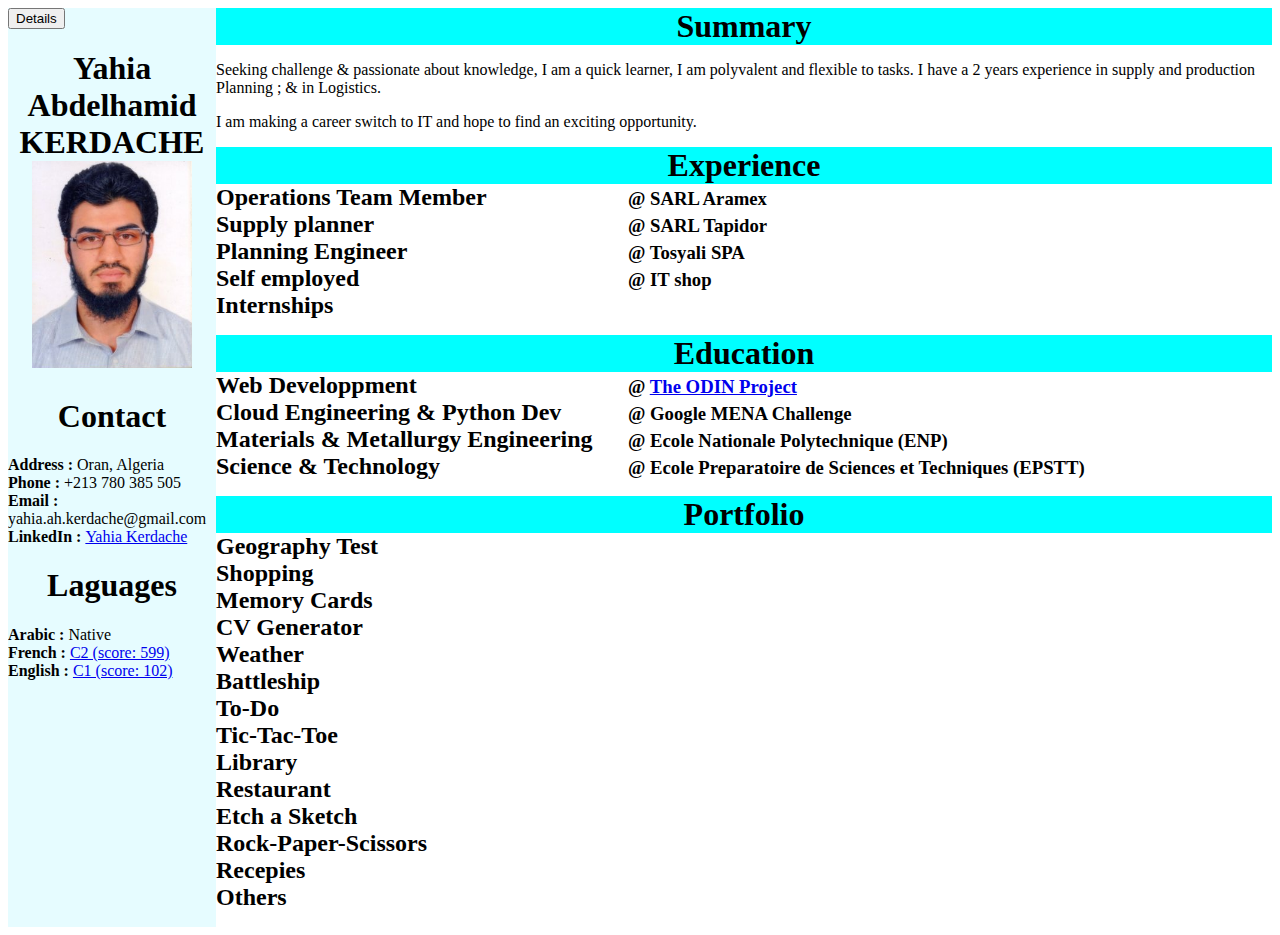
==== index.html @ 43484b46 "v:1.0 Initial commit" ====
<!DOCTYPE html>
<html lang="en">
<head>
   <meta charset="UTF-8">
   <meta http-equiv="X-UA-Compatible" content="IE=edge">
   <meta name="viewport" content="width=device-width, initial-scale=1.0">
   <title>Yahia Abdelhamid KERDACHE</title>
   <link rel="stylesheet" href="./main style.css">
   <link rel="stylesheet" href="./aside style.css">
   <script src="./script.js" defer></script>
</head>
<body>
   <div class="container">
      <aside class="expended">
         <button id="aside-expend">Details</button>
         <article>
            <h1>
               Yahia Abdelhamid KERDACHE
               <img src="./assets/ID photo.jpg" alt="ID photo">
            </h1>
         </article>
         <article>
            <h1>Contact</h1>
            <li><strong>Address : </strong> Oran, Algeria</li>
            <li><strong>Phone : </strong>+213 780 385 505</li>
            <li><strong>Email : </strong>yahia.ah.kerdache@gmail.com</li>
            <li><strong>LinkedIn : </strong><a title="LinkedIn profile" href="https://www.linkedin.com/in/yahia-kerdache-68bb75b0/">Yahia Kerdache</a></li>
         </article>
         <article>
            <h1>Laguages</h1>
            <li><strong>Arabic : </strong>Native</li>
            <li><strong>French : </strong><a title="TCF certificate" href="https://drive.google.com/file/d/1BEKBeXud06NcZg-vbW53x0RKeMNjVOuq/view?usp=sharing">C2 (score: 599)</a></li>
            <li><strong>English : </strong><a title="TOEFL certificate" href="https://drive.google.com/file/d/1s9LvSSLHjHFTlByqB6UIG9yYGMGJHXzz/view?usp=sharing">C1 (score: 102)</a></li>
         </article>
      </aside>
      <main>
         <section>
            <h1>Summary</h1>
            <p>
               Seeking challenge & passionate about knowledge, I am a quick learner, I am polyvalent and flexible to tasks. 
               I have a 2 years experience in supply and production Planning ; & in Logistics.
            </p>
            <p>
               I am making a career switch to IT and hope to find an exciting opportunity.
            </p>
            <h1>Experience</h1>
            <div class="experience collapse" id="aramex">
               <h2>
                  <span class="time">Sep 2020 - Aug 2021 : </span>
                  <span class="position">Operations Team Member</span>
                  <span class="location"> - Oran</span>
               </h2>
               <h3>@ SARL Aramex</h3>
               <ul>
                  Responsiblities : 
                  <li>Supervision of operations covering 12 Wilayas of the west ;</li>
                  <li>Managing couriers ;</li>
                  <li>Contact with clients & insure their satisfaction.</li>
               </ul>
            </div>
            <div class="experience collapse" id="tapidor">
               <h2>
                  <span class="time">Nov 2019 - Mar 2020 : </span>
                  <span class="position">Supply planner</span>
                  <span class="location"> - Oran</span>
               </h2>
               <h3>@ SARL Tapidor</h3>
               <ul>
                  Responsiblities :
                  <li>Manage the raw materials & packagings warehouses of all the company's factories ;</li>
                  <li>Plan the purchases of raw materials and fournitures ;</li>
                  <li>Communicates stocks to Accounting, Production and Sales ;</li>
                  <li>Order fournitures from suppliers under contract.</li>
               </ul>
            </div>
            <div class="experience collapse" id="tosyali">
               <h2>
                  <span class="time">May 2018 - May 2019 : </span>
                  <span class="position">Planning Engineer</span>
                  <span class="location"> - Oran</span>
               </h2>
               <h3>@ Tosyali SPA</h3>
               <ul>
                  Responsiblities :
                  <li>Supervision of operations covering 12 Wilayas of the west ;</li>
                  <li>Managing couriers ;</li>
                  <li>Contact with clients & insure their satisfaction.</li>
               </ul>
            </div>
            <div class="experience collapse" id="self">
               <h2>
                  <span class="time">Jul 2016 - May 2018 : </span>
                  <span class="position">Self employed</span>
                  <span class="location"> - Oran</span>
               </h2>
               <h3>@ IT shop</h3>
               <ul>
                  <li>"الحلول Products & Services" : Computers & Electronics shop (Registation: 07/02/2017 N°100327324)</li>
                  <li>Other ..</li>
               </ul>
            </div>
            <div class="experience collapse" id="intern">
               <h2>
                  <span class="time">Dec 2013 - Jun 2016 : </span>
                  <span class="position">Internships</span>
                  <span class="location"> - Algeria</span>
               </h2>
               <ul>
                  <li>Shariket Kahraba Terga <i>- Ain Temouchent</i></li>
                  <li>ArcelorMittal <i>- Annaba</i></li>
                  <li>Papleaf Junio Entreprise <i>- Algiers</i></li>
                  <li>Innovation et Transformation des Polymères <i>- Oran</i></li>
                  <li>Groupement Sonatrach Anadarko <i>- Hassi Berkine</i></li>
                  <li>Sonatrach <i>- Arzew</i></li>
                  <li>Beni Saf Water Company <i>- Ain Temouchent</i></li>
               </ul>
            </div>
         </section>
         <section>
            <h1>Education</h1>
            <div class="experience collapse" id="web">
               <h2>
                  <span class="time">Jan 2022 - Actual : </span>
                  <span class="position">Web Developpment</span>
                  <span class="location"> - Oran</span>
               </h2>
               <h3>@ <a href="https://www.theodinproject.com/">The ODIN Project</a></h3>
               <ul>
                  Details :
                  <li>Git - Github <a href="https://github.com/kyahia">Repositories</a></li>
                  <li>NPM & packages (webpack ...etc.)</li>
                  <li>HTML & CSS</li>
                  <li>Javascript ES6, async, APIs, Testing</li>
                  <li>React JS</li>
                  <li>BaaS : Firebase</li>
                  <li>Electron JS</li>
               </ul>
            </div>
            <div class="experience collapse" id="ai">
               <h2>
                  <span class="time">Sep 2021 - Dec 2021 : </span>
                  <span class="position">Cloud Engineering & Python Dev</span>
                  <span class="location"> - Oran</span>
               </h2>
               <h3>@ Google MENA Challenge</h3>
               <ul>
                  Details :
                  <li>Google Cloud Platform 
                     <a href="https://www.cloudskillsboost.google/public_profiles/e25dbefc-ed7a-457b-8fb4-bc872d6fde12">Badges</a>
                  </li>
                  <li>Python software developpment</li>
                  <li>Machine Learning Academy </li>
               </ul>
            </div>
            <div class="experience collapse" id="enp">
               <h2>
                  <span class="time">Sep 2013 - Jul 2016 : </span>
                  <span class="position">Materials & Metallurgy Engineering</span>
                  <span class="location"> - Algiers</span>
               </h2>
               <h3>@ Ecole Nationale Polytechnique (ENP)</h3>
               <ul>
                  Details :
                  <li>Masters degree Thesis : "Etude de l'influence du maillage sur la simulation de la fatigue mécanique de l'acier 304L"</li>
                  <li>Engineering Thesis : "modélisation du problème de fissuration de tubes en acier 304L utilisés dans une centrale électrique thermique"</li>
               </ul>
            </div>
            <div class="experience collapse" id="epst">
               <h2>
                  <span class="time">Sep 2011 - Jul 2013 : </span>
                  <span class="position">Science & Technology</span>
                  <span class="location"> - Tlemcen</span>
               </h2>
               <h3>@ Ecole Preparatoire de Sciences et Techniques (EPSTT)</h3>
            </div>
         </section>
         <section>
            <h1>Portfolio</h1>
            <div class="project collapse" id="geography">
               <h2>
                  <span class="position">Geography Test</span>
               </h2>
               <h3>
                  <img src="./assets/firebase.jpg" alt="firebase hosting" title="firebase hosting">
                  <img src="./assets/testing.jpeg" alt="jest testing" title="jest testing">
                  <img src="./assets/webpack.jpg" alt="webpack module bundler" title="webpack module bundler">
                  <img src="./assets/npm.png" alt="npm package manager" title="npm package manager">
                  <img src="./assets/devtools.jpeg" alt="chrome web developper tools" title="chrome web developper tools">
                  <img src="./assets/js.png" alt="JavaScript" title="JavaScript">
                  <img src="./assets/html.png" alt="HTML" title="HTML">
                  <img src="./assets/css.png" alt="CSS" title="CSS">
                  <img src="./assets/github.jpg" alt="GitHub" title="GitHub">
                  <img src="./assets/git.png" alt="Git version manager" title="Git version manager">
               </h3>
               <ul>
                  Description : Online game that displays maps stored on Firebase storage ; triggers Back-end functions & displays scores of previous players.
                  <br />
                  Training subjects :
                  <li>BaaS : Firebase (Hosting - Storage - Firestore - Functions)</li>
                  <li>Live website <a href="https://geo-location-2022.firebaseapp.com/"><></a></li>
               </ul>
            </div>
            
            <div class="project collapse" id="shopping">
               <h2>
                  <span class="position">Shopping</span>
               </h2>
               <h3>
                  <img src="./assets/route.jpg" alt="React JS Router" title="React JS routing">
                  <img src="./assets/testing.jpeg" alt="jest testing" title="jest testing">
                  <img src="./assets/react.png" alt="React JS" title="React JS">
                  <img src="./assets/js.png" alt="JavaScript" title="JavaScript">
                  <img src="./assets/html.png" alt="HTML" title="HTML">
                  <img src="./assets/css.png" alt="CSS" title="CSS">
                  <img src="./assets/github.jpg" alt="GitHub" title="GitHub">
                  <img src="./assets/git.png" alt="Git version manager" title="Git version manager">
               </h3>
               <ul>
                  Description : Online Shopping app that displays an interactive catalogue of products & generates an invoice for the cart of selected products. Using React props, states & routes.
                  <br />
                  Training subjects :
                  <li>React routing</li>
                  <li>React Testing</li>
                  <li>Live website <a href="https://kyahia.github.io/shopping/"><></a></li>
               </ul>
            </div>

            <div class="project collapse" id="memory">
               <h2>
                  <span class="position">Memory Cards</span>
               </h2>
               <h3>
                  <img src="./assets/react.png" alt="React JS" title="React JS">
                  <img src="./assets/js.png" alt="JavaScript" title="JavaScript">
                  <img src="./assets/html.png" alt="HTML" title="HTML">
                  <img src="./assets/css.png" alt="CSS" title="CSS">
                  <img src="./assets/github.jpg" alt="GitHub" title="GitHub">
                  <img src="./assets/git.png" alt="Git version manager" title="Git version manager">
               </h3>
               <ul>
                  Description : Quick game of memorization that shuffles cards (React componenets) each time the user clicks on an unselected card.
                  <br />
                  Training subjects :
                  <li>React Lifecycle & Hooks</li>
                  <li>Live website <a href="https://kyahia.github.io/memory-card/"><></a></li>
               </ul>
            </div>
            
            <div class="project collapse" id="cv-gen">
               <h2>
                  <span class="position">CV Generator</span>
               </h2>
               <h3>
                  <img src="./assets/react.png" alt="React JS" title="React JS">
                  <img src="./assets/js.png" alt="JavaScript" title="JavaScript">
                  <img src="./assets/html.png" alt="HTML" title="HTML">
                  <img src="./assets/css.png" alt="CSS" title="CSS">
                  <img src="./assets/github.jpg" alt="GitHub" title="GitHub">
                  <img src="./assets/git.png" alt="Git version manager" title="Git version manager">
               </h3>
               <ul>
                  Description : Simple design app to generate a printable Resume.
                  <br />
                  Training subjects :
                  <li>ReactJS basics</li>
                  <li>Class & Functional Components</li>
                  <li>Live website <a href="https://kyahia.github.io/cvapplication/"><></a></li>
               </ul>
            </div>

            <div class="project collapse" id="weather">
               <h2>
                  <span class="position">Weather</span>
               </h2>
               <h3>
                  <img src="./assets/api.jpg" alt="APIs" title="APIs">
                  <img src="./assets/webpack.jpg" alt="webpack module bundler" title="webpack module bundler">
                  <img src="./assets/npm.png" alt="npm package manager" title="npm package manager">
                  <img src="./assets/devtools.jpeg" alt="chrome web developper tools" title="chrome web developper tools">
                  <img src="./assets/js.png" alt="JavaScript" title="JavaScript">
                  <img src="./assets/html.png" alt="HTML" title="HTML">
                  <img src="./assets/css.png" alt="CSS" title="CSS">
                  <img src="./assets/github.jpg" alt="GitHub" title="GitHub">
                  <img src="./assets/git.png" alt="Git version manager" title="Git version manager">
               </h3>
               <ul>
                  Description : Simple design app desplaying weather parameters using free APIs.
                  <br />
                  Training subjects :
                  <li>APIs & Async JS</li>
                  <li>Live website <a href="https://fir-tuto-e7c36.firebaseapp.com/"><></a></li>
               </ul>
            </div>

            <div class="project collapse" id="battleship">
               <h2>
                  <span class="position">Battleship</span>
               </h2>
               <h3>
                  <img src="./assets/testing.jpeg" alt="jest testing" title="jest testing">
                  <img src="./assets/webpack.jpg" alt="webpack module bundler" title="webpack module bundler">
                  <img src="./assets/npm.png" alt="npm package manager" title="npm package manager">
                  <img src="./assets/devtools.jpeg" alt="chrome web developper tools" title="chrome web developper tools">
                  <img src="./assets/js.png" alt="JavaScript" title="JavaScript">
                  <img src="./assets/html.png" alt="HTML" title="HTML">
                  <img src="./assets/css.png" alt="CSS" title="CSS">
                  <img src="./assets/github.jpg" alt="GitHub" title="GitHub">
                  <img src="./assets/git.png" alt="Git version manager" title="Git version manager">
               </h3>
               <ul>
                  Description : Game based on DOM manipulations against computer random selections.
                  <br />
                  Training subjects :
                  <li>Testing basics</li>
                  <li>Live website <a href="https://kyahia.github.io/Battleship/"><></a></li>
               </ul>
            </div>
            
            <div class="project collapse" id="to-do">
               <h2>
                  <span class="position">To-Do</span>
               </h2>
               <h3>
                  <img src="./assets/oop.png" alt="Object Oriented Programming" title="Object Oriented Programming">
                  <img src="./assets/devtools.jpeg" alt="chrome web developper tools" title="chrome web developper tools">
                  <img src="./assets/js.png" alt="JavaScript" title="JavaScript">
                  <img src="./assets/html.png" alt="HTML" title="HTML">
                  <img src="./assets/css.png" alt="CSS" title="CSS">
                  <img src="./assets/github.jpg" alt="GitHub" title="GitHub">
                  <img src="./assets/git.png" alt="Git version manager" title="Git version manager">
               </h3>
               <ul>
                  Description : Basic To-Do app that saves data in local browser storage.
                  <br />
                  Training subjects :
                  <li>Object Oriented Programming</li>
                  <li>Local storage</li>
                  <li>Live website <a href="https://kyahia.github.io/To-Do/"><></a></li>
               </ul>
            </div>
            
            <div class="project collapse" id="ttt">
               <h2>
                  <span class="position">Tic-Tac-Toe</span>
               </h2>
               <h3>
                  <img src="./assets/es6.png" alt="ECMAScript 2015" title="ECMAScript 2015">
                  <img src="./assets/devtools.jpeg" alt="chrome web developper tools" title="chrome web developper tools">
                  <img src="./assets/js.png" alt="JavaScript" title="JavaScript">
                  <img src="./assets/html.png" alt="HTML" title="HTML">
                  <img src="./assets/css.png" alt="CSS" title="CSS">
                  <img src="./assets/github.jpg" alt="GitHub" title="GitHub">
                  <img src="./assets/git.png" alt="Git version manager" title="Git version manager">
               </h3>
               <ul>
                  Description : Famous interactive game.
                  <br />
                  Training subjects :
                  <li>Factory functions & Modules</li>
                  <li>Live website <a href="https://kyahia.github.io/Tic-Tac-Toe/"><></a></li>
               </ul>
            </div>
            
            <div class="project collapse" id="library">
               <h2>
                  <span class="position">Library</span>
               </h2>
               <h3>
                  <img src="./assets/es6.png" alt="ECMAScript 2015" title="ECMAScript 2015">
                  <img src="./assets/devtools.jpeg" alt="chrome web developper tools" title="chrome web developper tools">
                  <img src="./assets/js.png" alt="JavaScript" title="JavaScript">
                  <img src="./assets/html.png" alt="HTML" title="HTML">
                  <img src="./assets/css.png" alt="CSS" title="CSS">
                  <img src="./assets/github.jpg" alt="GitHub" title="GitHub">
                  <img src="./assets/git.png" alt="Git version manager" title="Git version manager">
               </h3>
               <ul>
                  Description : Make a Library of read & unread books stored as objects in a JS array.
                  <br />
                  Training subjects :
                  <li>ES6 JavaScript</li>
                  <li>Objects Basics</li>
                  <li>Live website <a href="https://kyahia.github.io/Library/"><></a></li>
               </ul>
            </div>
            
            <div class="project collapse" id="restaurant">
               <h2>
                  <span class="position">Restaurant</span>
               </h2>
               <h3>
                  <img src="./assets/webpack.jpg" alt="webpack module bundler" title="webpack module bundler">
                  <img src="./assets/npm.png" alt="npm package manager" title="npm package manager">
                  <img src="./assets/devtools.jpeg" alt="chrome web developper tools" title="chrome web developper tools">
                  <img src="./assets/js.png" alt="JavaScript" title="JavaScript">
                  <img src="./assets/html.png" alt="HTML" title="HTML">
                  <img src="./assets/css.png" alt="CSS" title="CSS">
                  <img src="./assets/github.jpg" alt="GitHub" title="GitHub">
                  <img src="./assets/git.png" alt="Git version manager" title="Git version manager">
               </h3>
               <ul>
                  Description : Multipage website for restaurant presentation.
                  <br />
                  Training subjects :
                  <li>NPM & Webpack basics</li>
                  <li>Live website <a href="https://kyahia.github.io/Restaurant/"><></a></li>
               </ul>
            </div>
            
            <div class="project collapse" id="sketch">
               <h2>
                  <span class="position">Etch a Sketch</span>
               </h2>
               <h3>
                  <img src="./assets/devtools.jpeg" alt="chrome web developper tools" title="chrome web developper tools">
                  <img src="./assets/js.png" alt="JavaScript" title="JavaScript">
                  <img src="./assets/html.png" alt="HTML" title="HTML">
                  <img src="./assets/css.png" alt="CSS" title="CSS">
                  <img src="./assets/github.jpg" alt="GitHub" title="GitHub">
                  <img src="./assets/git.png" alt="Git version manager" title="Git version manager">
               </h3>
               <ul>
                  Description : Interactive board to draw shapes in different opacities at selected resolution.
                  <br />
                  Training subjects :
                  <li>Developper tools (Chrome & Firefox DevTools)</li>
                  <li>Live website <a href="https://kyahia.github.io/Etch-A-Sketch/"><></a></li>
               </ul>
            </div>

            <div class="project collapse" id="rps">
               <h2>
                  <span class="position">Rock-Paper-Scissors</span>
               </h2>
               <h3>
                  <img src="./assets/js.png" alt="JavaScript" title="JavaScript">
                  <img src="./assets/html.png" alt="HTML" title="HTML">
                  <img src="./assets/css.png" alt="CSS" title="CSS">
                  <img src="./assets/github.jpg" alt="GitHub" title="GitHub">
                  <img src="./assets/git.png" alt="Git version manager" title="Git version manager">
               </h3>
               <ul>
                  Description : Basic famous interactive game.
                  <br />
                  Training subjects :
                  <li>JS basics</li>
                  <li>Live website <a href="https://kyahia.github.io/rock-paper-scissors/"><></a></li>
               </ul>
            </div>
            
            <div class="project collapse" id="recepies">
               <h2>
                  <span class="position">Recepies</span>
               </h2>
               <h3>
                  <img src="./assets/html.png" alt="HTML" title="HTML">
                  <img src="./assets/css.png" alt="CSS" title="CSS">
                  <img src="./assets/github.jpg" alt="GitHub" title="GitHub">
                  <img src="./assets/git.png" alt="Git version manager" title="Git version manager">
               </h3>
               <ul>
                  Description : Multipage website.
                  <br />
                  Training subjects :
                  <li>HTML & CSS basics</li>
                  <li>Git & Github basics </li>
                  <li>Live website <a href="https://kyahia.github.io/odin-recipes/"><></a></li>
               </ul>
            </div>

            <div class="project collapse" id="other-projects">
               <h2>
                  <span class="position">Others</span>
               </h2>
               <h3>Vitrine</h3>
               <ul>
                  <li>Landing Page</li>
                  <li>Sign-Up Form</li>
                  <li>Admin Dashboard</li>
                  <li>Live website <a href="#"><></a></li>
               </ul>
            </div>
         </section>
      </main>
   </div>
</body>
</html>
---- main style.css ----
.container{
   display: flex;
}

main li{
   list-style-type: none;
   padding-left: 2rem;
}

main{
   flex: 1;
}

section{
   margin-bottom: 1rem;
}

section h1{
   background-color: aqua;
   margin: 0;
   text-align: center;
}

section>div{
   position: relative;
   cursor: pointer;
}
section>div:hover{
   border: 3px lightcyan outset;
   background-color: rgb(230, 252, 255);
}

.time, .location, ul{
   display: none;
}

main .collapse h2{
   width: 17em;
}

main h2, main h3{
   display: inline-block;
   margin: 0;
}

ul{
   margin: 0;
   padding: 0;
}

.time{
   color: aqua;
}
.company{
   font-weight: bold;
}
.location{
   font-weight: bold;
}
.show{
   padding: .5rem;
}

.show span{
   display: inline;
}
.show ul, .show h2, .show h3{
   display: block;
}

.show i{
   display: inline;
}

h3 img{
   height: 1.2em;
}

.project h3{
   display: none;
}

.project:hover h3{
   display: inline-block;
}
---- aside style.css ----
aside{
   width: 2rem;
   background-color: rgb(230 252 255);;
   overflow: hidden;
   transition-property: width;
   transition: .5s ease-in-out;
}

aside h1, aside h2{
   text-align: center;
}

aside img{
   width: 10rem;
}

aside.expended{
   width: 13rem;
}

.expended img{
   display: inline;
}

.shrunk img{
   display: none;
}

aside li{
   list-style-type: none;
   padding-left: 0;
}
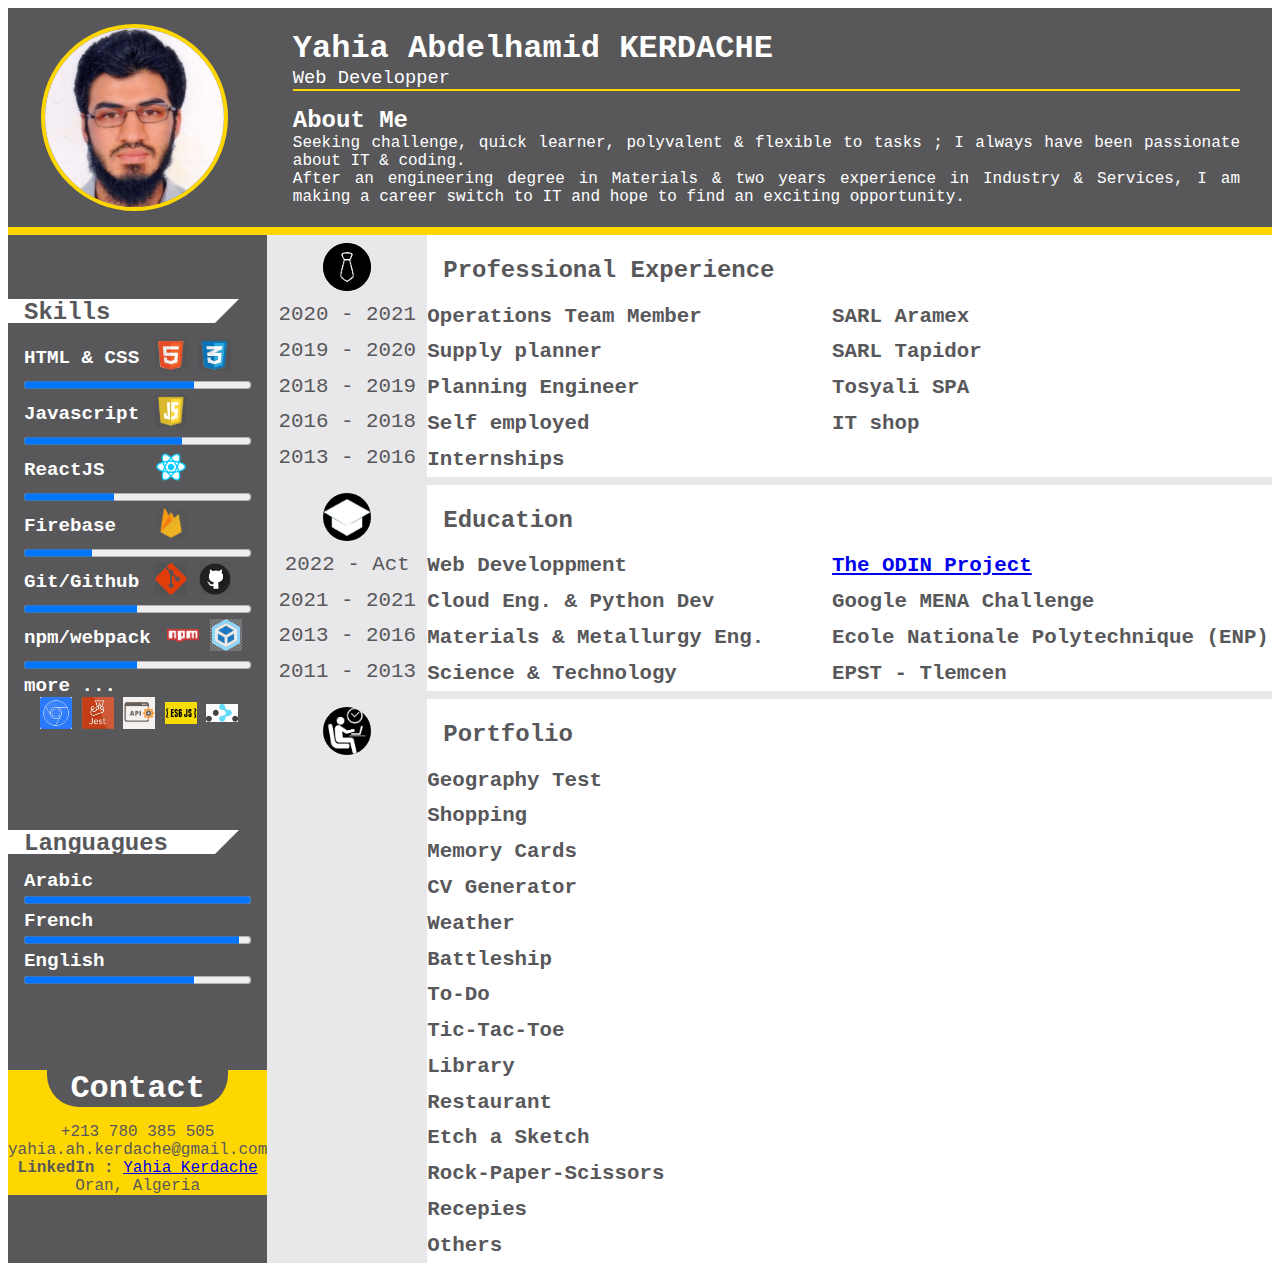
==== commit 7237594b: "v:2.0" ====
--- a/index.html
+++ b/index.html
@@ -1,487 +1,623 @@
 <!DOCTYPE html>
 <html lang="en">
+
 <head>
    <meta charset="UTF-8">
    <meta http-equiv="X-UA-Compatible" content="IE=edge">
    <meta name="viewport" content="width=device-width, initial-scale=1.0">
    <title>Yahia Abdelhamid KERDACHE</title>
-   <link rel="stylesheet" href="./main style.css">
-   <link rel="stylesheet" href="./aside style.css">
+   <link rel="stylesheet" href="./web dev head.css">
+   <link rel="stylesheet" href="./web dev main.css">
    <script src="./script.js" defer></script>
 </head>
+
 <body>
-   <div class="container">
-      <aside class="expended">
-         <button id="aside-expend">Details</button>
-         <article>
+   <header>
+      <div class="image">
+         <img src="./assets/ID photo.jpg" alt="ID">
+      </div>
+      <div class="description">
+         <h1>Yahia Abdelhamid KERDACHE</h1>
+         <h3>Web Developper</h3>
+         <h2>About Me</h2>
+         <p>
+            Seeking challenge, quick learner, polyvalent & flexible to tasks ; I always have been passionate about IT &
+            coding.<br />
+            After an engineering degree in Materials & two years experience in Industry & Services, I am making a career
+            switch to IT and hope to find an exciting opportunity.
+         </p>
+      </div>
+   </header>
+   <main>
+      <aside>
+         <div>
+            <div class="skill-head">
+               <h1>Skills</h1>
+            </div>
+            <div class="skill">
+               <h2>
+                  <span>HTML & CSS</span>
+                  <div class="icons">
+                     <img src="./assets/html2.png" alt="HTML" title="HTML" />
+                     <img src="./assets/css.png" alt="CSS" title="CSS" />
+                  </div>
+               </h2>
+               <progress id="file" value="75" max="100">75%</progress>
+            </div>
+            <div class="skill">
+               <h2>
+                  <span>Javascript</span>
+                  <div class="icons">
+                     <img src="./assets/js.png" alt="JavaScript" title="JavaScript">
+                  </div>
+               </h2>
+               <progress id="file" value="70" max="100">70%</progress>
+            </div>
+            <div class="skill">
+               <h2>
+                  <span>ReactJS</span>
+                  <div class="icons">
+                     <img src="./assets/react.png" alt="React JS" title="React JS" />
+                  </div>
+               </h2>
+               <progress id="file" value="40" max="100">40%</progress>
+            </div>
+            <div class="skill">
+               <h2>
+                  <span>Firebase</span>
+                  <div class="icons">
+                     <img src="./assets/firebase2.jpg" alt="firebase hosting" title="firebase hosting" />
+                  </div>
+               </h2>
+               <progress id="file" value="30" max="100">30%</progress>
+            </div>
+            <div class="skill">
+               <h2>
+                  <span>Git/Github</span>
+                  <div class="icons">
+                     <img src="./assets/git.png" alt="Git version manager" title="Git version manager" />
+                     <img src="./assets/github.jpg" alt="GitHub" title="GitHub" />
+                  </div>
+               </h2>
+               <progress id="file" value="50" max="100">50%</progress>
+            </div>
+            <div class="skill">
+               <h2>
+                  <span>npm/webpack</span>
+                  <div class="icons">
+                     <img src="./assets/npm.png" alt="npm package manager" title="npm package manager" />
+                     <img src="./assets/webpack.jpg" alt="webpack module bundler" title="webpack module bundler" />
+                  </div>
+               </h2>
+               <progress id="file" value="50" max="100">50%</progress>
+            </div>
+
+            <div class="skill">
+               <h2>more ...</h2>
+               <div class="icons">
+                  <img src="./assets/devtools.jpeg" alt="chrome web developper tools"
+                     title="chrome web developper tools" />
+                  <img src="./assets/testing.jpeg" alt="jest testing" title="jest testing" />
+                  <img src="./assets/api.jpg" alt="APIs" title="APIs" />
+                  <img src="./assets/es6.png" alt="ECMAScript 2015" title="ECMAScript 2015" />
+                  <img src="./assets/route.jpg" alt="React JS Router" title="React JS routing" />
+               </div>
+            </div>
+         </div>
+         </div>
+         <div>
+            <div class="skill-head">
+               <h1>Languagues</h1>
+            </div>
+            <div class="skill">
+               <h2>Arabic</h2>
+               <progress id="file" value="100" max="100">100%</progress>
+            </div>
+            <div class="skill">
+               <h2>French</h2>
+               <progress id="file" value="95" max="100">95%</progress>
+            </div>
+            <div class="skill">
+               <h2>English</h2>
+               <progress id="file" value="75" max="100">75%</progress>
+            </div>
+         </div>
+         <div>
+            <h1>Contact</h1>
+            <li>+213 780 385 505</li>
+            <li>yahia.ah.kerdache@gmail.com</li>
+            <li><strong>LinkedIn : </strong><a title="LinkedIn profile"
+                  href="https://www.linkedin.com/in/yahia-kerdache-68bb75b0/">Yahia Kerdache</a></li>
+            <li>Oran, Algeria</li>
+         </div>
+      </aside>
+      <div class="career">
+         <section>
             <h1>
-               Yahia Abdelhamid KERDACHE
-               <img src="./assets/ID photo.jpg" alt="ID photo">
+               <span class="creer-bullet"><img src="./assets/work.png" alt="work"></span>
+               <span class="creer-head">Professional Experience</span>
             </h1>
-         </article>
-         <article>
-            <h1>Contact</h1>
-            <li><strong>Address : </strong> Oran, Algeria</li>
-            <li><strong>Phone : </strong>+213 780 385 505</li>
-            <li><strong>Email : </strong>yahia.ah.kerdache@gmail.com</li>
-            <li><strong>LinkedIn : </strong><a title="LinkedIn profile" href="https://www.linkedin.com/in/yahia-kerdache-68bb75b0/">Yahia Kerdache</a></li>
-         </article>
-         <article>
-            <h1>Laguages</h1>
-            <li><strong>Arabic : </strong>Native</li>
-            <li><strong>French : </strong><a title="TCF certificate" href="https://drive.google.com/file/d/1BEKBeXud06NcZg-vbW53x0RKeMNjVOuq/view?usp=sharing">C2 (score: 599)</a></li>
-            <li><strong>English : </strong><a title="TOEFL certificate" href="https://drive.google.com/file/d/1s9LvSSLHjHFTlByqB6UIG9yYGMGJHXzz/view?usp=sharing">C1 (score: 102)</a></li>
-         </article>
-      </aside>
-      <main>
-         <section>
-            <h1>Summary</h1>
-            <p>
-               Seeking challenge & passionate about knowledge, I am a quick learner, I am polyvalent and flexible to tasks. 
-               I have a 2 years experience in supply and production Planning ; & in Logistics.
-            </p>
-            <p>
-               I am making a career switch to IT and hope to find an exciting opportunity.
-            </p>
-            <h1>Experience</h1>
             <div class="experience collapse" id="aramex">
-               <h2>
-                  <span class="time">Sep 2020 - Aug 2021 : </span>
-                  <span class="position">Operations Team Member</span>
-                  <span class="location"> - Oran</span>
-               </h2>
-               <h3>@ SARL Aramex</h3>
-               <ul>
-                  Responsiblities : 
+               <div class="time">2020 - 2021</div>
+               <div class="details">
+                  <h2>Operations Team Member</h2>
+                  <h2>SARL Aramex</h2>
                   <li>Supervision of operations covering 12 Wilayas of the west ;</li>
                   <li>Managing couriers ;</li>
                   <li>Contact with clients & insure their satisfaction.</li>
-               </ul>
+               </div>
             </div>
             <div class="experience collapse" id="tapidor">
-               <h2>
-                  <span class="time">Nov 2019 - Mar 2020 : </span>
-                  <span class="position">Supply planner</span>
-                  <span class="location"> - Oran</span>
-               </h2>
-               <h3>@ SARL Tapidor</h3>
-               <ul>
-                  Responsiblities :
+               <div class="time">2019 - 2020</div>
+               <div class="details">
+                  <h2>Supply planner</h2>
+                  <h2>SARL Tapidor</h2>
                   <li>Manage the raw materials & packagings warehouses of all the company's factories ;</li>
                   <li>Plan the purchases of raw materials and fournitures ;</li>
                   <li>Communicates stocks to Accounting, Production and Sales ;</li>
-                  <li>Order fournitures from suppliers under contract.</li>
-               </ul>
+                  <li>Order fournitures from suppliers under contract ;</li>
+                  <li>Integration of a new ERP (ODOO) for Warehouse and Purchasing Management.</li>
+               </div>
             </div>
             <div class="experience collapse" id="tosyali">
-               <h2>
-                  <span class="time">May 2018 - May 2019 : </span>
-                  <span class="position">Planning Engineer</span>
-                  <span class="location"> - Oran</span>
-               </h2>
-               <h3>@ Tosyali SPA</h3>
-               <ul>
-                  Responsiblities :
-                  <li>Supervision of operations covering 12 Wilayas of the west ;</li>
-                  <li>Managing couriers ;</li>
-                  <li>Contact with clients & insure their satisfaction.</li>
-               </ul>
+               <div class="time">2018 - 2019</div>
+               <div class="details">
+                  <h2>Planning Engineer</h2>
+                  <h2>Tosyali SPA</h2>
+                  <li>Coordination with the Production, Coating, Maintenance, QC and the Management ;</li>
+                  <li>Production planning and follow-up of the activities ;</li>
+                  <li>Work in compliance with the standards ISO 9001 - API Spec Q1 - API 5L ; and others ;</li>
+                  <li>Follow-up of the performance of the SAP ERP transactions for the unit ;</li>
+                  <li>Follow-up of the final stage of the factory installation & Coordination of the recruitment and
+                     KPI ;</li>
+                  <li>Supervision of the unit’s warehouse.</li>
+               </div>
             </div>
             <div class="experience collapse" id="self">
-               <h2>
-                  <span class="time">Jul 2016 - May 2018 : </span>
-                  <span class="position">Self employed</span>
-                  <span class="location"> - Oran</span>
-               </h2>
-               <h3>@ IT shop</h3>
-               <ul>
-                  <li>"الحلول Products & Services" : Computers & Electronics shop (Registation: 07/02/2017 N°100327324)</li>
-                  <li>Other ..</li>
-               </ul>
+               <div class="time">2016 - 2018</div>
+               <div class="details">
+                  <h2>Self employed</h2>
+                  <h2>IT shop</h2>
+                  <p>
+                     <li>"الحلول Products & Services" : Computers & Electronics shop (Registation: 07/02/2017
+                        N°100327324)</li>
+                     <li>Other ..</li>
+                  </p>
+               </div>
             </div>
             <div class="experience collapse" id="intern">
-               <h2>
-                  <span class="time">Dec 2013 - Jun 2016 : </span>
-                  <span class="position">Internships</span>
-                  <span class="location"> - Algeria</span>
-               </h2>
-               <ul>
-                  <li>Shariket Kahraba Terga <i>- Ain Temouchent</i></li>
-                  <li>ArcelorMittal <i>- Annaba</i></li>
-                  <li>Papleaf Junio Entreprise <i>- Algiers</i></li>
-                  <li>Innovation et Transformation des Polymères <i>- Oran</i></li>
-                  <li>Groupement Sonatrach Anadarko <i>- Hassi Berkine</i></li>
-                  <li>Sonatrach <i>- Arzew</i></li>
-                  <li>Beni Saf Water Company <i>- Ain Temouchent</i></li>
-               </ul>
+               <div class="time">2013 - 2016</div>
+               <div class="details">
+                  <h2>Internships</h2>
+                  <p>
+                     <li><i>Shariket Kahraba Terga</i> - Ain Temouchent</li>
+                     <li><i>ArcelorMittal</i> - Annaba</li>
+                     <li><i>Papleaf Junio Entreprise</i> - Algiers</li>
+                     <li><i>Innovation et Transformation des Polymères</i> - Oran</li>
+                     <li><i>Groupement Sonatrach Anadarko</i> - Hassi Berkine</li>
+                     <li><i>Sonatrach</i> - Arzew</li>
+                     <li><i>Beni Saf Water Company</i> - Ain Temouchent</li>
+                  </p>
+               </div>
             </div>
          </section>
          <section>
-            <h1>Education</h1>
-            <div class="experience collapse" id="web">
-               <h2>
-                  <span class="time">Jan 2022 - Actual : </span>
-                  <span class="position">Web Developpment</span>
-                  <span class="location"> - Oran</span>
-               </h2>
-               <h3>@ <a href="https://www.theodinproject.com/">The ODIN Project</a></h3>
-               <ul>
-                  Details :
-                  <li>Git - Github <a href="https://github.com/kyahia">Repositories</a></li>
-                  <li>NPM & packages (webpack ...etc.)</li>
-                  <li>HTML & CSS</li>
-                  <li>Javascript ES6, async, APIs, Testing</li>
-                  <li>React JS</li>
-                  <li>BaaS : Firebase</li>
-                  <li>Electron JS</li>
-               </ul>
+            <h1>
+               <span class="creer-bullet"><img src="./assets/education.png" alt="work"></span>
+               <span class="creer-head">Education</span>
+            </h1>
+            <div class="experience collapse" id="web-dev">
+               <div class="time">2022 - Act</div>
+               <div class="details">
+                  <h2>Web Developpment</h2>
+                  <h2><a href="https://www.theodinproject.com/">The ODIN Project</a></h2>
+                  <p>
+                     <li>Git - Github <a href="https://github.com/kyahia">Repositories</a></li>
+                     <li>NPM & packages (webpack ...etc.)</li>
+                     <li>HTML & CSS</li>
+                     <li>Javascript ES6, async, APIs, Testing</li>
+                     <li>React JS</li>
+                     <li>BaaS : Firebase</li>
+                     <li>Electron JS</li>
+                  </p>
+               </div>
             </div>
             <div class="experience collapse" id="ai">
-               <h2>
-                  <span class="time">Sep 2021 - Dec 2021 : </span>
-                  <span class="position">Cloud Engineering & Python Dev</span>
-                  <span class="location"> - Oran</span>
-               </h2>
-               <h3>@ Google MENA Challenge</h3>
-               <ul>
-                  Details :
-                  <li>Google Cloud Platform 
-                     <a href="https://www.cloudskillsboost.google/public_profiles/e25dbefc-ed7a-457b-8fb4-bc872d6fde12">Badges</a>
-                  </li>
-                  <li>Python software developpment</li>
-                  <li>Machine Learning Academy </li>
-               </ul>
+               <div class="time">2021 - 2021</div>
+               <div class="details">
+                  <h2>Cloud Eng. & Python Dev</h2>
+                  <h2>Google MENA Challenge</h2>
+                  <p>
+                     <li>Google Cloud Platform
+                        <a
+                           href="https://www.cloudskillsboost.google/public_profiles/e25dbefc-ed7a-457b-8fb4-bc872d6fde12">Badges</a>
+                     </li>
+                     <li>Python software developpment</li>
+                     <li>Machine Learning Academy </li>
+                  </p>
+               </div>
             </div>
             <div class="experience collapse" id="enp">
-               <h2>
-                  <span class="time">Sep 2013 - Jul 2016 : </span>
-                  <span class="position">Materials & Metallurgy Engineering</span>
-                  <span class="location"> - Algiers</span>
-               </h2>
-               <h3>@ Ecole Nationale Polytechnique (ENP)</h3>
-               <ul>
-                  Details :
-                  <li>Masters degree Thesis : "Etude de l'influence du maillage sur la simulation de la fatigue mécanique de l'acier 304L"</li>
-                  <li>Engineering Thesis : "modélisation du problème de fissuration de tubes en acier 304L utilisés dans une centrale électrique thermique"</li>
-               </ul>
+               <div class="time">2013 - 2016</div>
+               <div class="details">
+                  <h2>Materials & Metallurgy Eng.</h2>
+                  <h2>Ecole Nationale Polytechnique (ENP)</h2>
+                  <p>
+                     <li>Masters degree Thesis : "Etude de l'influence du maillage sur la simulation de la fatigue
+                        mécanique de l'acier 304L"</li>
+                     <li>Engineering Thesis : "modélisation du problème de fissuration de tubes en acier 304L utilisés
+                        dans une centrale électrique thermique"</li>
+                  </p>
+                  </p>
+               </div>
             </div>
             <div class="experience collapse" id="epst">
-               <h2>
-                  <span class="time">Sep 2011 - Jul 2013 : </span>
-                  <span class="position">Science & Technology</span>
-                  <span class="location"> - Tlemcen</span>
-               </h2>
-               <h3>@ Ecole Preparatoire de Sciences et Techniques (EPSTT)</h3>
+               <div class="time">2011 - 2013</div>
+               <div class="details">
+                  <h2>Science & Technology</h2>
+                  <h2>EPST - Tlemcen</h2>
+               </div>
             </div>
          </section>
          <section>
-            <h1>Portfolio</h1>
-            <div class="project collapse" id="geography">
-               <h2>
-                  <span class="position">Geography Test</span>
-               </h2>
-               <h3>
-                  <img src="./assets/firebase.jpg" alt="firebase hosting" title="firebase hosting">
-                  <img src="./assets/testing.jpeg" alt="jest testing" title="jest testing">
-                  <img src="./assets/webpack.jpg" alt="webpack module bundler" title="webpack module bundler">
-                  <img src="./assets/npm.png" alt="npm package manager" title="npm package manager">
-                  <img src="./assets/devtools.jpeg" alt="chrome web developper tools" title="chrome web developper tools">
-                  <img src="./assets/js.png" alt="JavaScript" title="JavaScript">
-                  <img src="./assets/html.png" alt="HTML" title="HTML">
-                  <img src="./assets/css.png" alt="CSS" title="CSS">
-                  <img src="./assets/github.jpg" alt="GitHub" title="GitHub">
-                  <img src="./assets/git.png" alt="Git version manager" title="Git version manager">
-               </h3>
-               <ul>
-                  Description : Online game that displays maps stored on Firebase storage ; triggers Back-end functions & displays scores of previous players.
-                  <br />
-                  Training subjects :
-                  <li>BaaS : Firebase (Hosting - Storage - Firestore - Functions)</li>
-                  <li>Live website <a href="https://geo-location-2022.firebaseapp.com/"><></a></li>
-               </ul>
-            </div>
-            
-            <div class="project collapse" id="shopping">
-               <h2>
-                  <span class="position">Shopping</span>
-               </h2>
-               <h3>
-                  <img src="./assets/route.jpg" alt="React JS Router" title="React JS routing">
-                  <img src="./assets/testing.jpeg" alt="jest testing" title="jest testing">
-                  <img src="./assets/react.png" alt="React JS" title="React JS">
-                  <img src="./assets/js.png" alt="JavaScript" title="JavaScript">
-                  <img src="./assets/html.png" alt="HTML" title="HTML">
-                  <img src="./assets/css.png" alt="CSS" title="CSS">
-                  <img src="./assets/github.jpg" alt="GitHub" title="GitHub">
-                  <img src="./assets/git.png" alt="Git version manager" title="Git version manager">
-               </h3>
-               <ul>
-                  Description : Online Shopping app that displays an interactive catalogue of products & generates an invoice for the cart of selected products. Using React props, states & routes.
+            <h1>
+               <span class="creer-bullet"><img src="./assets/portfolio.png" alt="work"></span>
+               <span class="creer-head">Portfolio</span>
+            </h1>
+            <div class="project experience collapse" id="geography">
+               <div class="time"></div>
+               <div class="details">
+                  <h2>Geography Test</h2>
+                  <h3>
+                     <img src="./assets/firebase.jpg" alt="firebase hosting" title="firebase hosting">
+                     <img src="./assets/testing.jpeg" alt="jest testing" title="jest testing">
+                     <img src="./assets/webpack.jpg" alt="webpack module bundler" title="webpack module bundler">
+                     <img src="./assets/npm.png" alt="npm package manager" title="npm package manager">
+                     <img src="./assets/devtools.jpeg" alt="chrome web developper tools"
+                        title="chrome web developper tools">
+                     <img src="./assets/js.png" alt="JavaScript" title="JavaScript">
+                     <img src="./assets/html.png" alt="HTML" title="HTML">
+                     <img src="./assets/css.png" alt="CSS" title="CSS">
+                     <img src="./assets/github.jpg" alt="GitHub" title="GitHub">
+                     <img src="./assets/git.png" alt="Git version manager" title="Git version manager">
+                  </h3>
+                  <p>
+                     Description : Online game that displays maps stored on Firebase storage ; triggers Back-end
+                     functions & displays scores of previous players.
+                     <br />
+                     Training subjects :
+                     <li>BaaS : Firebase (Hosting - Storage - Firestore - Functions)</li>
+                     <li>Live website <a href="https://geo-location-2022.firebaseapp.com/"><></a></li>
+                  </p>
+               </div>
+            </div>
+            <div class="project experience collapse" id="shopping">
+               <div class="time"></div>
+               <div class="details">
+                  <h2>Shopping</h2>
+                  <h3>
+                     <img src="./assets/route.jpg" alt="React JS Router" title="React JS routing">
+                     <img src="./assets/testing.jpeg" alt="jest testing" title="jest testing">
+                     <img src="./assets/react.png" alt="React JS" title="React JS">
+                     <img src="./assets/js.png" alt="JavaScript" title="JavaScript">
+                     <img src="./assets/html.png" alt="HTML" title="HTML">
+                     <img src="./assets/css.png" alt="CSS" title="CSS">
+                     <img src="./assets/github.jpg" alt="GitHub" title="GitHub">
+                     <img src="./assets/git.png" alt="Git version manager" title="Git version manager">
+                  </h3>
+                  <p>
+                     Description : Online Shopping app that displays an interactive catalogue of products & generates an invoice for the cart of selected products. Using React props, states & routes.
                   <br />
                   Training subjects :
                   <li>React routing</li>
                   <li>React Testing</li>
                   <li>Live website <a href="https://kyahia.github.io/shopping/"><></a></li>
-               </ul>
-            </div>
-
-            <div class="project collapse" id="memory">
-               <h2>
-                  <span class="position">Memory Cards</span>
-               </h2>
-               <h3>
-                  <img src="./assets/react.png" alt="React JS" title="React JS">
-                  <img src="./assets/js.png" alt="JavaScript" title="JavaScript">
-                  <img src="./assets/html.png" alt="HTML" title="HTML">
-                  <img src="./assets/css.png" alt="CSS" title="CSS">
-                  <img src="./assets/github.jpg" alt="GitHub" title="GitHub">
-                  <img src="./assets/git.png" alt="Git version manager" title="Git version manager">
-               </h3>
-               <ul>
-                  Description : Quick game of memorization that shuffles cards (React componenets) each time the user clicks on an unselected card.
-                  <br />
-                  Training subjects :
-                  <li>React Lifecycle & Hooks</li>
-                  <li>Live website <a href="https://kyahia.github.io/memory-card/"><></a></li>
-               </ul>
+                  </p>
+               </div>
+            </div>
+
+            <div class="project experience collapse" id="memory">
+               <div class="time"></div>
+               <div class="details">
+                  <h2>Memory Cards</h2>
+                  <h3>
+                     <img src="./assets/react.png" alt="React JS" title="React JS">
+                     <img src="./assets/js.png" alt="JavaScript" title="JavaScript">
+                     <img src="./assets/html.png" alt="HTML" title="HTML">
+                     <img src="./assets/css.png" alt="CSS" title="CSS">
+                     <img src="./assets/github.jpg" alt="GitHub" title="GitHub">
+                     <img src="./assets/git.png" alt="Git version manager" title="Git version manager">
+                     
+                  </h3>
+                  <p>
+                     Description : Quick game of memorization that shuffles cards (React componenets) each time the user clicks on an unselected card.
+                     <br />
+                     Training subjects :
+                     <li>React Lifecycle & Hooks</li>
+                     <li>Live website <a href="https://kyahia.github.io/memory-card/"><></a></li>
+                     
+                  </p>
+               </div>
             </div>
             
-            <div class="project collapse" id="cv-gen">
-               <h2>
-                  <span class="position">CV Generator</span>
-               </h2>
-               <h3>
-                  <img src="./assets/react.png" alt="React JS" title="React JS">
-                  <img src="./assets/js.png" alt="JavaScript" title="JavaScript">
-                  <img src="./assets/html.png" alt="HTML" title="HTML">
-                  <img src="./assets/css.png" alt="CSS" title="CSS">
-                  <img src="./assets/github.jpg" alt="GitHub" title="GitHub">
-                  <img src="./assets/git.png" alt="Git version manager" title="Git version manager">
-               </h3>
-               <ul>
-                  Description : Simple design app to generate a printable Resume.
-                  <br />
-                  Training subjects :
-                  <li>ReactJS basics</li>
-                  <li>Class & Functional Components</li>
-                  <li>Live website <a href="https://kyahia.github.io/cvapplication/"><></a></li>
-               </ul>
-            </div>
-
-            <div class="project collapse" id="weather">
-               <h2>
-                  <span class="position">Weather</span>
-               </h2>
-               <h3>
-                  <img src="./assets/api.jpg" alt="APIs" title="APIs">
-                  <img src="./assets/webpack.jpg" alt="webpack module bundler" title="webpack module bundler">
-                  <img src="./assets/npm.png" alt="npm package manager" title="npm package manager">
-                  <img src="./assets/devtools.jpeg" alt="chrome web developper tools" title="chrome web developper tools">
-                  <img src="./assets/js.png" alt="JavaScript" title="JavaScript">
-                  <img src="./assets/html.png" alt="HTML" title="HTML">
-                  <img src="./assets/css.png" alt="CSS" title="CSS">
-                  <img src="./assets/github.jpg" alt="GitHub" title="GitHub">
-                  <img src="./assets/git.png" alt="Git version manager" title="Git version manager">
-               </h3>
-               <ul>
-                  Description : Simple design app desplaying weather parameters using free APIs.
-                  <br />
-                  Training subjects :
-                  <li>APIs & Async JS</li>
-                  <li>Live website <a href="https://fir-tuto-e7c36.firebaseapp.com/"><></a></li>
-               </ul>
-            </div>
-
-            <div class="project collapse" id="battleship">
-               <h2>
-                  <span class="position">Battleship</span>
-               </h2>
-               <h3>
-                  <img src="./assets/testing.jpeg" alt="jest testing" title="jest testing">
-                  <img src="./assets/webpack.jpg" alt="webpack module bundler" title="webpack module bundler">
-                  <img src="./assets/npm.png" alt="npm package manager" title="npm package manager">
-                  <img src="./assets/devtools.jpeg" alt="chrome web developper tools" title="chrome web developper tools">
-                  <img src="./assets/js.png" alt="JavaScript" title="JavaScript">
-                  <img src="./assets/html.png" alt="HTML" title="HTML">
-                  <img src="./assets/css.png" alt="CSS" title="CSS">
-                  <img src="./assets/github.jpg" alt="GitHub" title="GitHub">
-                  <img src="./assets/git.png" alt="Git version manager" title="Git version manager">
-               </h3>
-               <ul>
-                  Description : Game based on DOM manipulations against computer random selections.
-                  <br />
-                  Training subjects :
-                  <li>Testing basics</li>
-                  <li>Live website <a href="https://kyahia.github.io/Battleship/"><></a></li>
-               </ul>
+            <div class="project experience collapse" id="cv-gen">
+               <div class="time"></div>
+               <div class="details">
+                  <h2>CV Generator</h2>
+                  <h3>
+                     <img src="./assets/react.png" alt="React JS" title="React JS">
+                     <img src="./assets/js.png" alt="JavaScript" title="JavaScript">
+                     <img src="./assets/html.png" alt="HTML" title="HTML">
+                     <img src="./assets/css.png" alt="CSS" title="CSS">
+                     <img src="./assets/github.jpg" alt="GitHub" title="GitHub">
+                     <img src="./assets/git.png" alt="Git version manager" title="Git version manager">
+                     
+                  </h3>
+                  <p>
+                     Description : Simple design app to generate a printable Resume.
+                     <br />
+                     Training subjects :
+                     <li>ReactJS basics</li>
+                     <li>Class & Functional Components</li>
+                     <li>Live website <a href="https://kyahia.github.io/cvapplication/"><></a></li>
+                     
+                  </p>
+               </div>
+               
+            </div>
+
+            <div class="project experience collapse" id="weather">
+               <div class="time"></div>
+               <div class="details">
+                  <h2>Weather</h2>
+                  <h3>
+                     <img src="./assets/api.jpg" alt="APIs" title="APIs">
+                     <img src="./assets/webpack.jpg" alt="webpack module bundler" title="webpack module bundler">
+                     <img src="./assets/npm.png" alt="npm package manager" title="npm package manager">
+                     <img src="./assets/devtools.jpeg" alt="chrome web developper tools" title="chrome web developper tools">
+                     <img src="./assets/js.png" alt="JavaScript" title="JavaScript">
+                     <img src="./assets/html.png" alt="HTML" title="HTML">
+                     <img src="./assets/css.png" alt="CSS" title="CSS">
+                     <img src="./assets/github.jpg" alt="GitHub" title="GitHub">
+                     <img src="./assets/git.png" alt="Git version manager" title="Git version manager">
+                     
+                  </h3>
+                  <p>
+                     Description : Simple design app desplaying weather parameters using free APIs.
+                     <br />
+                     Training subjects :
+                     <li>APIs & Async JS</li>
+                     <li>Live website <a href="https://fir-tuto-e7c36.firebaseapp.com/"><></a></li>
+                     
+                  </p>
+               </div>
+               
+            </div>
+
+            <div class="project experience collapse" id="battleship">
+               <div class="time"></div>
+               <div class="details">
+                  <h2>Battleship</h2>
+                  <h3>
+                     <img src="./assets/testing.jpeg" alt="jest testing" title="jest testing">
+                     <img src="./assets/webpack.jpg" alt="webpack module bundler" title="webpack module bundler">
+                     <img src="./assets/npm.png" alt="npm package manager" title="npm package manager">
+                     <img src="./assets/devtools.jpeg" alt="chrome web developper tools" title="chrome web developper tools">
+                     <img src="./assets/js.png" alt="JavaScript" title="JavaScript">
+                     <img src="./assets/html.png" alt="HTML" title="HTML">
+                     <img src="./assets/css.png" alt="CSS" title="CSS">
+                     <img src="./assets/github.jpg" alt="GitHub" title="GitHub">
+                     <img src="./assets/git.png" alt="Git version manager" title="Git version manager">
+                     
+                  </h3>
+                  <p>
+                     Description : Game based on DOM manipulations against computer random selections.
+                     <br />
+                     Training subjects :
+                     <li>Testing basics</li>
+                     <li>Live website <a href="https://kyahia.github.io/Battleship/"><></a></li>
+                     
+                  </p>
+               </div>
+              
             </div>
             
-            <div class="project collapse" id="to-do">
-               <h2>
-                  <span class="position">To-Do</span>
-               </h2>
-               <h3>
-                  <img src="./assets/oop.png" alt="Object Oriented Programming" title="Object Oriented Programming">
-                  <img src="./assets/devtools.jpeg" alt="chrome web developper tools" title="chrome web developper tools">
-                  <img src="./assets/js.png" alt="JavaScript" title="JavaScript">
-                  <img src="./assets/html.png" alt="HTML" title="HTML">
-                  <img src="./assets/css.png" alt="CSS" title="CSS">
-                  <img src="./assets/github.jpg" alt="GitHub" title="GitHub">
-                  <img src="./assets/git.png" alt="Git version manager" title="Git version manager">
-               </h3>
-               <ul>
-                  Description : Basic To-Do app that saves data in local browser storage.
-                  <br />
-                  Training subjects :
-                  <li>Object Oriented Programming</li>
-                  <li>Local storage</li>
-                  <li>Live website <a href="https://kyahia.github.io/To-Do/"><></a></li>
-               </ul>
+            <div class="project experience collapse" id="to-do">
+               <div class="time"></div>
+               <div class="details">
+                  <h2>To-Do</h2>
+                  <h3>
+                     <img src="./assets/oop.png" alt="Object Oriented Programming" title="Object Oriented Programming">
+                     <img src="./assets/devtools.jpeg" alt="chrome web developper tools" title="chrome web developper tools">
+                     <img src="./assets/js.png" alt="JavaScript" title="JavaScript">
+                     <img src="./assets/html.png" alt="HTML" title="HTML">
+                     <img src="./assets/css.png" alt="CSS" title="CSS">
+                     <img src="./assets/github.jpg" alt="GitHub" title="GitHub">
+                     <img src="./assets/git.png" alt="Git version manager" title="Git version manager">
+                     
+                  </h3>
+                  <p>
+                     Description : Basic To-Do app that saves data in local browser storage.
+                     <br />
+                     Training subjects :
+                     <li>Object Oriented Programming</li>
+                     <li>Local storage</li>
+                     <li>Live website <a href="https://kyahia.github.io/To-Do/"><></a></li>
+                     
+                  </p>
+               </div>
             </div>
             
-            <div class="project collapse" id="ttt">
-               <h2>
-                  <span class="position">Tic-Tac-Toe</span>
-               </h2>
-               <h3>
-                  <img src="./assets/es6.png" alt="ECMAScript 2015" title="ECMAScript 2015">
-                  <img src="./assets/devtools.jpeg" alt="chrome web developper tools" title="chrome web developper tools">
-                  <img src="./assets/js.png" alt="JavaScript" title="JavaScript">
-                  <img src="./assets/html.png" alt="HTML" title="HTML">
-                  <img src="./assets/css.png" alt="CSS" title="CSS">
-                  <img src="./assets/github.jpg" alt="GitHub" title="GitHub">
-                  <img src="./assets/git.png" alt="Git version manager" title="Git version manager">
-               </h3>
-               <ul>
-                  Description : Famous interactive game.
-                  <br />
-                  Training subjects :
-                  <li>Factory functions & Modules</li>
-                  <li>Live website <a href="https://kyahia.github.io/Tic-Tac-Toe/"><></a></li>
-               </ul>
+            <div class="project experience collapse" id="ttt">
+               <div class="time"></div>
+               <div class="details">
+                  <h2>Tic-Tac-Toe</h2>
+                  <h3>
+                     <img src="./assets/es6.png" alt="ECMAScript 2015" title="ECMAScript 2015">
+                     <img src="./assets/devtools.jpeg" alt="chrome web developper tools" title="chrome web developper tools">
+                     <img src="./assets/js.png" alt="JavaScript" title="JavaScript">
+                     <img src="./assets/html.png" alt="HTML" title="HTML">
+                     <img src="./assets/css.png" alt="CSS" title="CSS">
+                     <img src="./assets/github.jpg" alt="GitHub" title="GitHub">
+                     <img src="./assets/git.png" alt="Git version manager" title="Git version manager">
+                     
+                  </h3>
+                  <p>
+                     Description : Famous interactive game.
+                     <br />
+                     Training subjects :
+                     <li>Factory functions & Modules</li>
+                     <li>Live website <a href="https://kyahia.github.io/Tic-Tac-Toe/"><></a></li>
+                     
+                  </p>
+               </div>
+               
             </div>
             
-            <div class="project collapse" id="library">
-               <h2>
-                  <span class="position">Library</span>
-               </h2>
-               <h3>
-                  <img src="./assets/es6.png" alt="ECMAScript 2015" title="ECMAScript 2015">
-                  <img src="./assets/devtools.jpeg" alt="chrome web developper tools" title="chrome web developper tools">
-                  <img src="./assets/js.png" alt="JavaScript" title="JavaScript">
-                  <img src="./assets/html.png" alt="HTML" title="HTML">
-                  <img src="./assets/css.png" alt="CSS" title="CSS">
-                  <img src="./assets/github.jpg" alt="GitHub" title="GitHub">
-                  <img src="./assets/git.png" alt="Git version manager" title="Git version manager">
-               </h3>
-               <ul>
-                  Description : Make a Library of read & unread books stored as objects in a JS array.
-                  <br />
-                  Training subjects :
-                  <li>ES6 JavaScript</li>
-                  <li>Objects Basics</li>
-                  <li>Live website <a href="https://kyahia.github.io/Library/"><></a></li>
-               </ul>
+            <div class="project experience collapse" id="library">
+               <div class="time"></div>
+               <div class="details">
+                  <h2>Library</h2>
+                  <h3>
+                     <img src="./assets/es6.png" alt="ECMAScript 2015" title="ECMAScript 2015">
+                     <img src="./assets/devtools.jpeg" alt="chrome web developper tools" title="chrome web developper tools">
+                     <img src="./assets/js.png" alt="JavaScript" title="JavaScript">
+                     <img src="./assets/html.png" alt="HTML" title="HTML">
+                     <img src="./assets/css.png" alt="CSS" title="CSS">
+                     <img src="./assets/github.jpg" alt="GitHub" title="GitHub">
+                     <img src="./assets/git.png" alt="Git version manager" title="Git version manager">
+                     
+                  </h3>
+                  <p>
+                     Description : Make a Library of read & unread books stored as objects in a JS array.
+                     <br />
+                     Training subjects :
+                     <li>ES6 JavaScript</li>
+                     <li>Objects Basics</li>
+                     <li>Live website <a href="https://kyahia.github.io/Library/"><></a></li>
+                     
+                  </p>
+               </div>
+               
             </div>
             
-            <div class="project collapse" id="restaurant">
-               <h2>
-                  <span class="position">Restaurant</span>
-               </h2>
-               <h3>
-                  <img src="./assets/webpack.jpg" alt="webpack module bundler" title="webpack module bundler">
-                  <img src="./assets/npm.png" alt="npm package manager" title="npm package manager">
-                  <img src="./assets/devtools.jpeg" alt="chrome web developper tools" title="chrome web developper tools">
-                  <img src="./assets/js.png" alt="JavaScript" title="JavaScript">
-                  <img src="./assets/html.png" alt="HTML" title="HTML">
-                  <img src="./assets/css.png" alt="CSS" title="CSS">
-                  <img src="./assets/github.jpg" alt="GitHub" title="GitHub">
-                  <img src="./assets/git.png" alt="Git version manager" title="Git version manager">
-               </h3>
-               <ul>
-                  Description : Multipage website for restaurant presentation.
-                  <br />
-                  Training subjects :
-                  <li>NPM & Webpack basics</li>
-                  <li>Live website <a href="https://kyahia.github.io/Restaurant/"><></a></li>
-               </ul>
+            <div class="project experience collapse" id="restaurant">
+               <div class="time"></div>
+               <div class="details">
+                  <h2>Restaurant</h2>
+                  <h3>
+                     <img src="./assets/webpack.jpg" alt="webpack module bundler" title="webpack module bundler">
+                     <img src="./assets/npm.png" alt="npm package manager" title="npm package manager">
+                     <img src="./assets/devtools.jpeg" alt="chrome web developper tools" title="chrome web developper tools">
+                     <img src="./assets/js.png" alt="JavaScript" title="JavaScript">
+                     <img src="./assets/html.png" alt="HTML" title="HTML">
+                     <img src="./assets/css.png" alt="CSS" title="CSS">
+                     <img src="./assets/github.jpg" alt="GitHub" title="GitHub">
+                     <img src="./assets/git.png" alt="Git version manager" title="Git version manager">
+                     
+                  </h3>
+                  <p>
+                     Description : Multipage website for restaurant presentation.
+                     <br />
+                     Training subjects :
+                     <li>NPM & Webpack basics</li>
+                     <li>Live website <a href="https://kyahia.github.io/Restaurant/"><></a></li>
+                     
+                  </p>
+               </div>
             </div>
             
-            <div class="project collapse" id="sketch">
-               <h2>
-                  <span class="position">Etch a Sketch</span>
-               </h2>
-               <h3>
-                  <img src="./assets/devtools.jpeg" alt="chrome web developper tools" title="chrome web developper tools">
-                  <img src="./assets/js.png" alt="JavaScript" title="JavaScript">
-                  <img src="./assets/html.png" alt="HTML" title="HTML">
-                  <img src="./assets/css.png" alt="CSS" title="CSS">
-                  <img src="./assets/github.jpg" alt="GitHub" title="GitHub">
-                  <img src="./assets/git.png" alt="Git version manager" title="Git version manager">
-               </h3>
-               <ul>
-                  Description : Interactive board to draw shapes in different opacities at selected resolution.
-                  <br />
-                  Training subjects :
-                  <li>Developper tools (Chrome & Firefox DevTools)</li>
-                  <li>Live website <a href="https://kyahia.github.io/Etch-A-Sketch/"><></a></li>
-               </ul>
-            </div>
-
-            <div class="project collapse" id="rps">
-               <h2>
-                  <span class="position">Rock-Paper-Scissors</span>
-               </h2>
-               <h3>
-                  <img src="./assets/js.png" alt="JavaScript" title="JavaScript">
-                  <img src="./assets/html.png" alt="HTML" title="HTML">
-                  <img src="./assets/css.png" alt="CSS" title="CSS">
-                  <img src="./assets/github.jpg" alt="GitHub" title="GitHub">
-                  <img src="./assets/git.png" alt="Git version manager" title="Git version manager">
-               </h3>
-               <ul>
-                  Description : Basic famous interactive game.
-                  <br />
-                  Training subjects :
-                  <li>JS basics</li>
-                  <li>Live website <a href="https://kyahia.github.io/rock-paper-scissors/"><></a></li>
-               </ul>
+            <div class="project experience collapse" id="sketch">
+               <div class="time"></div>
+               <div class="details">
+                  <h2>Etch a Sketch</h2>
+                  <h3>
+                     <img src="./assets/devtools.jpeg" alt="chrome web developper tools" title="chrome web developper tools">
+                     <img src="./assets/js.png" alt="JavaScript" title="JavaScript">
+                     <img src="./assets/html.png" alt="HTML" title="HTML">
+                     <img src="./assets/css.png" alt="CSS" title="CSS">
+                     <img src="./assets/github.jpg" alt="GitHub" title="GitHub">
+                     <img src="./assets/git.png" alt="Git version manager" title="Git version manager">
+                     
+                  </h3>
+                  <p>
+                     Description : Interactive board to draw shapes in different opacities at selected resolution.
+                     <br />
+                     Training subjects :
+                     <li>Developper tools (Chrome & Firefox DevTools)</li>
+                     <li>Live website <a href="https://kyahia.github.io/Etch-A-Sketch/"><></a></li>
+                     
+                  </p>
+               </div>
+            </div>
+
+            <div class="project experience collapse" id="rps">
+               <div class="time"></div>
+               <div class="details">
+                  <h2>Rock-Paper-Scissors</h2>
+                  <h3>
+                     <img src="./assets/js.png" alt="JavaScript" title="JavaScript">
+                     <img src="./assets/html.png" alt="HTML" title="HTML">
+                     <img src="./assets/css.png" alt="CSS" title="CSS">
+                     <img src="./assets/github.jpg" alt="GitHub" title="GitHub">
+                     <img src="./assets/git.png" alt="Git version manager" title="Git version manager">
+                     
+                  </h3>
+                  <p>
+                     Description : Basic famous interactive game.
+                     <br />
+                     Training subjects :
+                     <li>JS basics</li>
+                     <li>Live website <a href="https://kyahia.github.io/rock-paper-scissors/"><></a></li>
+                     
+                  </p>
+               </div>
             </div>
             
-            <div class="project collapse" id="recepies">
-               <h2>
-                  <span class="position">Recepies</span>
-               </h2>
-               <h3>
-                  <img src="./assets/html.png" alt="HTML" title="HTML">
-                  <img src="./assets/css.png" alt="CSS" title="CSS">
-                  <img src="./assets/github.jpg" alt="GitHub" title="GitHub">
-                  <img src="./assets/git.png" alt="Git version manager" title="Git version manager">
-               </h3>
-               <ul>
-                  Description : Multipage website.
-                  <br />
-                  Training subjects :
-                  <li>HTML & CSS basics</li>
-                  <li>Git & Github basics </li>
-                  <li>Live website <a href="https://kyahia.github.io/odin-recipes/"><></a></li>
-               </ul>
-            </div>
-
-            <div class="project collapse" id="other-projects">
-               <h2>
-                  <span class="position">Others</span>
-               </h2>
-               <h3>Vitrine</h3>
-               <ul>
-                  <li>Landing Page</li>
-                  <li>Sign-Up Form</li>
-                  <li>Admin Dashboard</li>
-                  <li>Live website <a href="#"><></a></li>
-               </ul>
-            </div>
+            <div class="project experience collapse" id="recepies">
+               <div class="time"></div>
+               <div class="details">
+                  <h2>Recepies</h2>
+                  <h3>
+                     <img src="./assets/html.png" alt="HTML" title="HTML">
+                     <img src="./assets/css.png" alt="CSS" title="CSS">
+                     <img src="./assets/github.jpg" alt="GitHub" title="GitHub">
+                     <img src="./assets/git.png" alt="Git version manager" title="Git version manager">
+                     
+                  </h3>
+                  <p>
+                     Description : Multipage website.
+                     <br />
+                     Training subjects :
+                     <li>HTML & CSS basics</li>
+                     <li>Git & Github basics </li>
+                     <li>Live website <a href="https://kyahia.github.io/odin-recipes/"><></a></li>
+                     
+                  </p>
+               </div>
+             
+            </div>
+
+            <div class="project experience collapse" id="other-projects">
+               <div class="time"></div>
+               <div class="details">
+                  <h2>Others</h2>
+                  <h3>
+                     
+                  </h3>
+                  <p>
+                     <li>Landing Page</li>
+                     <li>Sign-Up Form</li>
+                     <li>Form validation</li>
+                     <li>Admin Dashboard</li>
+                     <li>Live websites <a href="https://kyahia.github.io/exercises/"><></a></li>
+                  </p>
+               </div>
+            </div>
+
          </section>
-      </main>
-   </div>
+      </div>
+   </main>
 </body>
+
 </html>--- a/web dev head.css
+++ b/web dev head.css
@@ -0,0 +1,180 @@
+:root{
+   --gris: #58585b;
+   --light-gris: #e8e7ea;
+   --one-fr: calc(100vw / 5)
+}
+
+body{
+   font-family: 'Courier New', Courier, monospace;
+}
+
+/* Header */ 
+header{
+   color: white;
+   background-color: var(--gris);
+   display: grid;
+   align-items: center;
+   grid-template-columns: 1fr 4fr;
+   border-bottom: .5rem gold solid;
+}
+
+header .image{
+   display: flex;
+   justify-content: center;
+   align-items: center;
+   padding: 1rem;
+}
+
+.image img{
+   width: calc( 0.7* var(--one-fr));
+   height: calc( 0.7* var(--one-fr));
+   object-position: top;
+   object-fit: cover;
+   border-radius: 100%;
+   border: .25rem gold solid;
+}
+
+header .description{
+   padding: 1rem 2rem;
+}
+
+.description h3{
+   border-bottom: .15rem solid gold;
+   margin-bottom: 1rem;
+   font-weight: normal;
+}
+
+.description *{
+   margin: 0;
+   text-align: justify;
+}
+
+/* Main */ 
+main {
+   display: grid;
+   grid-template-columns: 1fr 4fr;
+}
+
+/* Aside */
+aside{
+   color: white;
+   background-color: var(--gris);
+   display: flex;
+   flex-direction: column;
+   align-content: space-between;
+}
+
+.skill-head{
+   margin: 1rem 0;
+   height:0;
+   width: 80%;
+   /* border-left: 1.5rem solid transparent; */
+   border-right: 1.5rem solid transparent;
+   border-top: 1.5rem solid white;
+}
+
+.skill-head>h1{
+   color: var(--gris);
+   font-size: 1.5rem;
+   margin-top:-1.5rem;
+   margin-left: 1rem;
+}
+
+.skill{
+   margin: 0 1rem;
+}
+
+.skill h2 span{
+   display: inline-block;
+   min-width: 6em;
+}
+
+.icons{
+   margin-left: 1rem;
+}
+
+.icons img{
+   width: 2rem;
+   height: 2rem;
+   object-position: center;
+   object-fit: contain;
+}
+
+.skill h2{
+   margin: 0;
+   font-size: 1.2rem;
+   display: flex;
+   align-items: center;
+}
+
+progress{
+   width: 100%;
+   /* background-color: whitesmoke;
+   box-shadow: 0 2px 3px rgba(0,0,0,.5) inset;
+   color: gold; */
+}
+
+aside li{
+   list-style-type: none;
+}
+
+aside>div:last-child{
+   background-color: gold;
+   text-align: center;
+   color: var(--gris);
+   margin-bottom: 0;
+}
+aside>div:last-child>h1{
+   margin: 0 auto 1rem auto;
+   color: white;
+   width: 70%;
+   background-color: var(--gris);
+   border-radius: 1em;
+   border-top-left-radius: 0;
+   border-top-right-radius: 0;
+   border-bottom-right-radius: 1em;
+   border-bottom-left-radius: 1em;
+}
+
+aside>div{
+   margin: 3rem 0 2rem 0;
+}
+
+/* Sections */
+section{
+   color: var(--gris);
+   border-bottom: var(--light-gris) solid .5rem;
+}
+
+section *{
+   margin: 0;
+}
+
+section:last-child{
+   border-bottom: 0;
+}
+
+section>h1{
+   font-size: 1.5rem;
+   margin: 0;
+   display: flex;
+   align-items: center;
+}
+
+.creer-bullet{
+   width: 10rem;
+   display: inline-block;
+   text-align: center;
+   background-color: var(--light-gris);
+}
+
+.creer-bullet img{
+   width: 3rem;
+   background-color: black;
+   border-radius: 2em;
+}
+
+.creer-head{
+   display: inline-block;
+   margin-left: 1rem;
+}--- a/web dev main.css
+++ b/web dev main.css
@@ -0,0 +1,92 @@
+:root{
+   --gris: #58585b;
+   --light-gris: #e8e7ea;
+   --one-fr: calc(100vw / 5)
+}
+
+main h1>span{
+   padding-top: .5rem;
+}
+
+.experience{
+   display: flex;
+   cursor: pointer;
+}
+
+.experience:hover{
+   background-color: var(--light-gris);
+   border: 4px outset var(--light-gris);
+}
+
+.experience .time{
+   width: 10rem;
+   background-color: var(--light-gris) ;
+   text-align: center;
+   padding: 0.3rem 0;
+   font-size: 1.3rem;
+}
+
+.experience .details{
+   flex: 1;
+}
+
+.experience .details h2:first-child {
+   width: 18em;
+   padding: 0.3rem 1em 0.3rem 0;
+}
+
+.experience h2, .experience h3{
+   margin: .1rem 0;
+   font-size: 1.3rem;
+}
+
+.collapse h2, .collapse h3{
+   display: inline-block;
+}
+
+.collapse p{
+   display: none;
+}
+.collapse li{
+   display: none;
+}
+
+.experience li i{
+   display: inline-block;
+   width: 26em;
+}
+
+.experience.show:hover{
+   border: 4px inset white;
+}
+
+.experience.show{
+   border: 4px inset white;
+   background-color: white;
+}
+
+h3 img{
+   display: none;
+}
+
+.project.show .time{
+   display: none;
+}
+
+.show h3, .show h2{
+   display: inline-block;
+}
+
+.show h3 img{
+   height: 1.2em;
+   display: inline;
+}
+
+.project:hover h3 img{
+   height: 1.2em;
+   display: inline;
+}
+
+.show p, .show li{
+   padding: 0 2em;
+}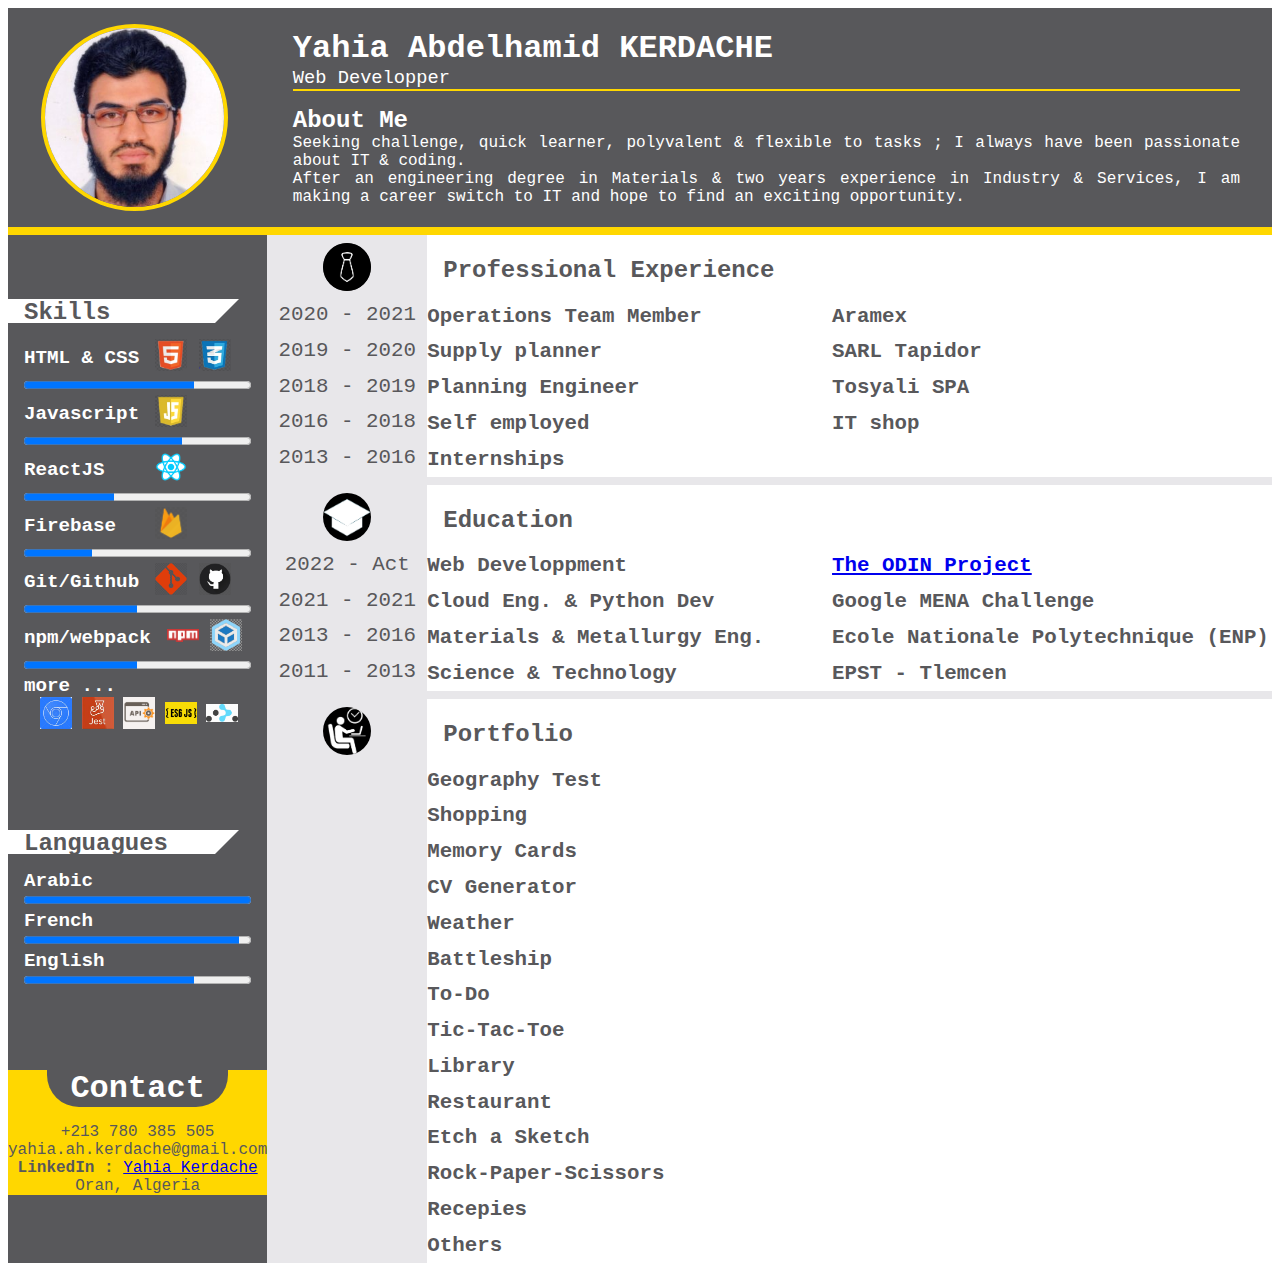
==== commit d3bdcdd5: "v:2.1 responsive" ====
--- a/index.html
+++ b/index.html
@@ -141,7 +141,7 @@
                <div class="time">2020 - 2021</div>
                <div class="details">
                   <h2>Operations Team Member</h2>
-                  <h2>SARL Aramex</h2>
+                  <h2>Aramex</h2>
                   <li>Supervision of operations covering 12 Wilayas of the west ;</li>
                   <li>Managing couriers ;</li>
                   <li>Contact with clients & insure their satisfaction.</li>
--- a/web dev head.css
+++ b/web dev head.css
@@ -9,6 +9,7 @@
 }
 
 /* Header */ 
+
 header{
    color: white;
    background-color: var(--gris);
--- a/web dev main.css
+++ b/web dev main.css
@@ -89,4 +89,11 @@
 
 .show p, .show li{
    padding: 0 2em;
+}
+
+@media (max-width: 700px) {
+   header{
+      display: block;
+      min-width: 50rem;
+   }
 }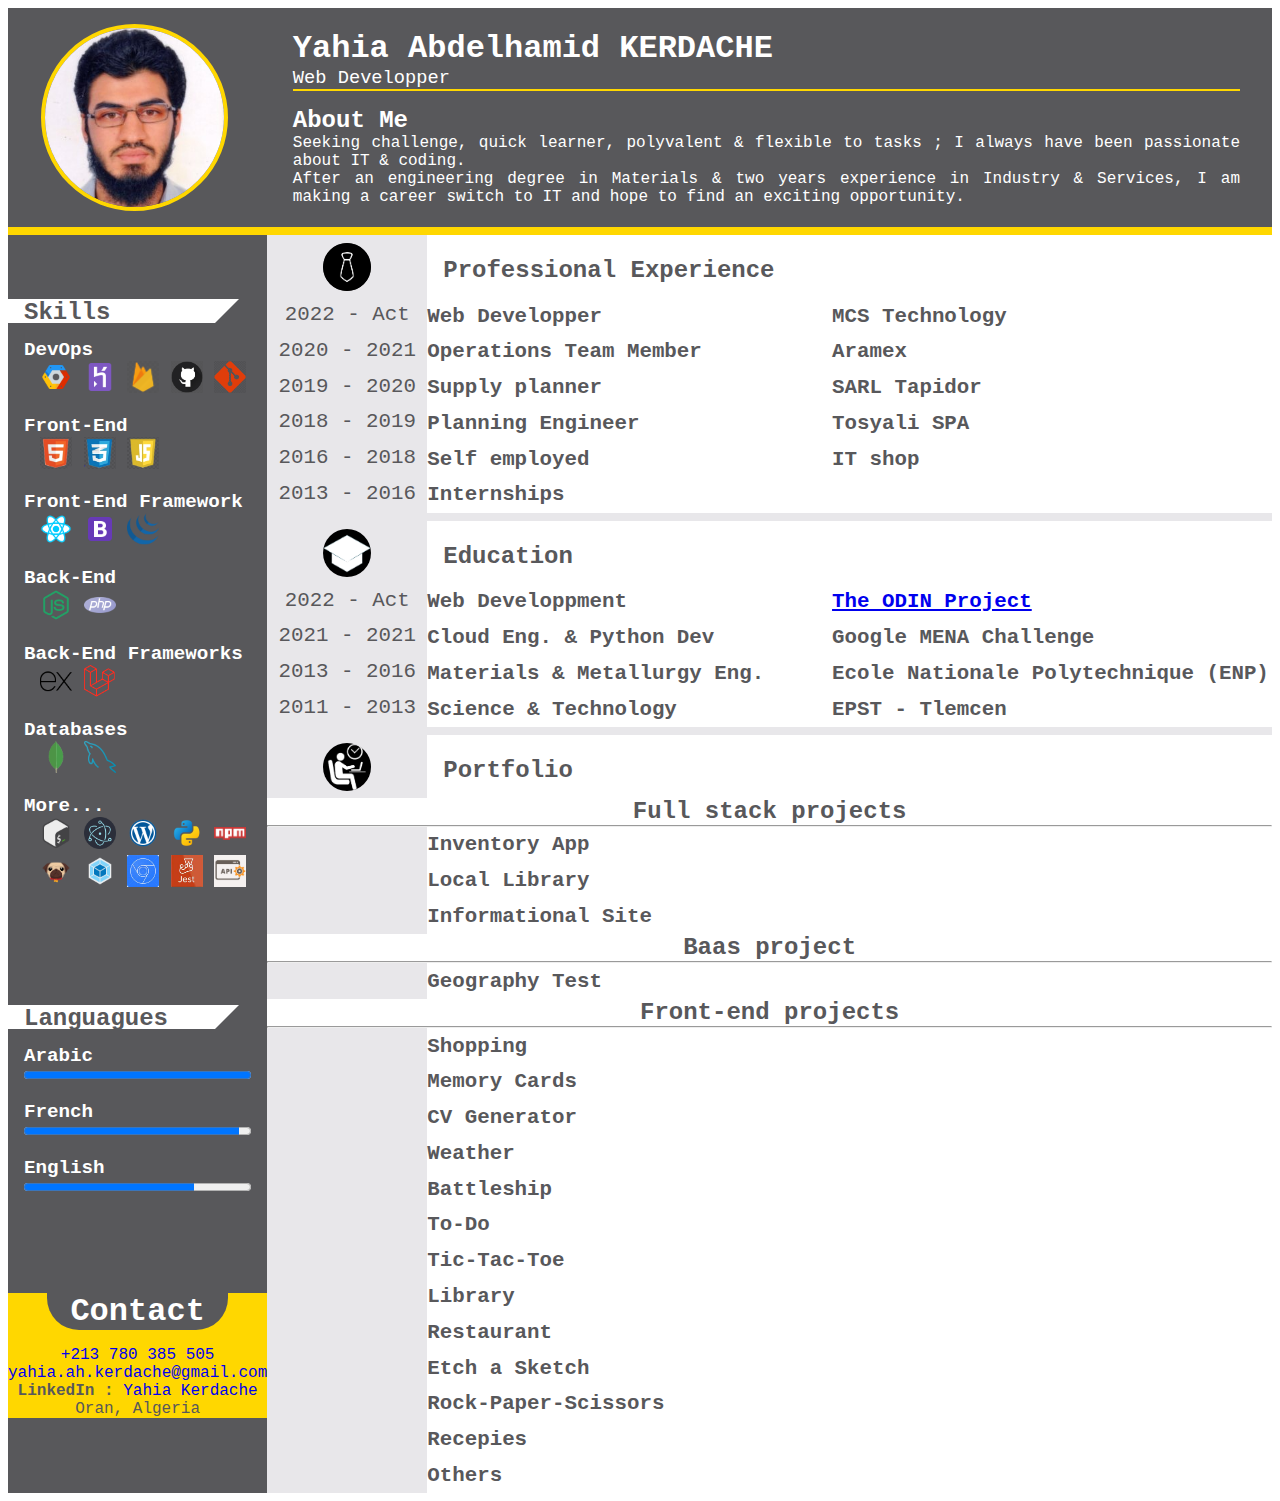
==== commit d1bce72f: "v:3.0 DevOps + Backend" ====
--- a/index.html
+++ b/index.html
@@ -34,77 +34,92 @@
             <div class="skill-head">
                <h1>Skills</h1>
             </div>
+
             <div class="skill">
                <h2>
-                  <span>HTML & CSS</span>
+                  <span>DevOps</span>
+                  <div class="icons">
+                     <img src="./assets/icons8-google-cloud-platform.png" alt="GCP" title="Google Cloud Platform" />
+                     <img src="./assets/icons8-heroku.png" alt="HEROKU" title="HEROKU" />
+                     <img src="./assets/firebase2.jpg" alt="FIREBASE" title="FIREBASE">
+                     <img src="./assets/github.jpg" alt="Github" title="Github">
+                     <img src="./assets/git.png" alt="Git" title="Git">
+                  </div>
+               </h2>
+            </div>
+
+            <div class="skill">
+               <h2>
+                  <span>Front-End</span>
                   <div class="icons">
                      <img src="./assets/html2.png" alt="HTML" title="HTML" />
                      <img src="./assets/css.png" alt="CSS" title="CSS" />
+                     <img src="./assets/js.png" alt="JavaScript" title="JavaScript">
                   </div>
                </h2>
-               <progress id="file" value="75" max="100">75%</progress>
-            </div>
+            </div>
+
             <div class="skill">
                <h2>
-                  <span>Javascript</span>
+                  <span>Front-End Framework</span>
                   <div class="icons">
-                     <img src="./assets/js.png" alt="JavaScript" title="JavaScript">
+                     <img src="./assets/react.png" alt="React JS" title="React JS" />
+                     <img src="./assets/icons8-bootstrap.png" alt="Bootstrap" title="Bootstrap" />
+                     <img src="./assets/icons8-jquery.png" alt="jQuery" title="jQuery" />
                   </div>
                </h2>
-               <progress id="file" value="70" max="100">70%</progress>
-            </div>
+            </div>
+
             <div class="skill">
                <h2>
-                  <span>ReactJS</span>
+                  <span>Back-End</span>
                   <div class="icons">
-                     <img src="./assets/react.png" alt="React JS" title="React JS" />
+                     <img src="./assets/icons8-node-js.png" alt="NodeJS" title="NodeJS" />
+                     <img src="./assets/icons8-php.png" alt="PHP" title="PHP" />
                   </div>
                </h2>
-               <progress id="file" value="40" max="100">40%</progress>
-            </div>
+            </div>
+
             <div class="skill">
                <h2>
-                  <span>Firebase</span>
+                  <span>Back-End Frameworks</span>
                   <div class="icons">
-                     <img src="./assets/firebase2.jpg" alt="firebase hosting" title="firebase hosting" />
+                     <img src="./assets/icons8-express-js.png" alt="Express" title="Express" />
+                     <img src="./assets/Laravel.png" alt="Laravel" title="Laravel" />
                   </div>
                </h2>
-               <progress id="file" value="30" max="100">30%</progress>
-            </div>
+            </div>
+
             <div class="skill">
                <h2>
-                  <span>Git/Github</span>
+                  <span>Databases</span>
                   <div class="icons">
-                     <img src="./assets/git.png" alt="Git version manager" title="Git version manager" />
-                     <img src="./assets/github.jpg" alt="GitHub" title="GitHub" />
+                     <img src="./assets/icon8-mongodb.png" alt="MongoDB" title="MongoDB" />
+                     <img src="./assets/icons8-mysql.png" alt="MySQL" title="MySQL" />
                   </div>
                </h2>
-               <progress id="file" value="50" max="100">50%</progress>
-            </div>
+            </div>
+
             <div class="skill">
                <h2>
-                  <span>npm/webpack</span>
+                  <span>More...</span>
                   <div class="icons">
-                     <img src="./assets/npm.png" alt="npm package manager" title="npm package manager" />
-                     <img src="./assets/webpack.jpg" alt="webpack module bundler" title="webpack module bundler" />
+                     <img src="./assets/icons8-bash.png" alt="Bash" title="Bash" />
+                     <img src="./assets/Electron-js.png" alt="Electron JS" title="Electron JS" />
+                     <img src="./assets/icons8-wordpress.png" alt="Wordpress" title="Wordpress" />
+                     <img src="./assets/icons8-python.png" alt="Python" title="Python" />
+                     <img src="./assets/npm.png" alt="Node Package manager" title="Node Package manager" />
+                     <img src="./assets/pug-logo.png" alt="PugJS" title="PugJS" />
+                     <img src="./assets/icons8-webpack.png" alt="webpack module bundler" title="webpack module bundler" />
+                     <img src="./assets/devtools.jpeg" alt="chrome web developper tools"
+                        title="chrome web developper tools" />
+                     <img src="./assets/testing.jpeg" alt="jest testing" title="jest testing" />
+                     <img src="./assets/api.jpg" alt="APIs" title="APIs" />
                   </div>
                </h2>
-               <progress id="file" value="50" max="100">50%</progress>
-            </div>
-
-            <div class="skill">
-               <h2>more ...</h2>
-               <div class="icons">
-                  <img src="./assets/devtools.jpeg" alt="chrome web developper tools"
-                     title="chrome web developper tools" />
-                  <img src="./assets/testing.jpeg" alt="jest testing" title="jest testing" />
-                  <img src="./assets/api.jpg" alt="APIs" title="APIs" />
-                  <img src="./assets/es6.png" alt="ECMAScript 2015" title="ECMAScript 2015" />
-                  <img src="./assets/route.jpg" alt="React JS Router" title="React JS routing" />
-               </div>
             </div>
          </div>
-         </div>
+
          <div>
             <div class="skill-head">
                <h1>Languagues</h1>
@@ -124,8 +139,8 @@
          </div>
          <div>
             <h1>Contact</h1>
-            <li>+213 780 385 505</li>
-            <li>yahia.ah.kerdache@gmail.com</li>
+            <li><a href="tel:+213780385505">+213 780 385 505</a></li>
+            <li><a href="mailto:yahia.ah.kerdache@gmail.com">yahia.ah.kerdache@gmail.com</a></li>
             <li><strong>LinkedIn : </strong><a title="LinkedIn profile"
                   href="https://www.linkedin.com/in/yahia-kerdache-68bb75b0/">Yahia Kerdache</a></li>
             <li>Oran, Algeria</li>
@@ -137,6 +152,21 @@
                <span class="creer-bullet"><img src="./assets/work.png" alt="work"></span>
                <span class="creer-head">Professional Experience</span>
             </h1>
+            <div class="experience collapse" id="mcs">
+               <div class="time">2022 - Act</div>
+               <div class="details">
+                  <h2>Web Developper</h2>
+                  <h2>MCS Technology</h2>
+                  <li>Front-end developper (Bootstrap - jQuery) ;</li>
+                  <li>Wordpress developper
+                     <a href="https://asgsalgeria.com/" target="_blank">Proj-1</a> -
+                     <a href="https://eurlcaps.com/" target="_blank">Proj-2</a> -
+                     <a href="https://algerinox.net/" target="_blank">Proj-3</a>
+                     ;
+                  </li>
+                  <li>Eventual TALL stack developper (Tailwind AlpineJS Laravel Livewire).</li>
+               </div>
+            </div>
             <div class="experience collapse" id="aramex">
                <div class="time">2020 - 2021</div>
                <div class="details">
@@ -212,6 +242,7 @@
                   <h2>Web Developpment</h2>
                   <h2><a href="https://www.theodinproject.com/">The ODIN Project</a></h2>
                   <p>
+                     <li>MERN stack program (MongoDB ExpressJS ReactJS NodeJS)</li>
                      <li>Git - Github <a href="https://github.com/kyahia">Repositories</a></li>
                      <li>NPM & packages (webpack ...etc.)</li>
                      <li>HTML & CSS</li>
@@ -232,8 +263,9 @@
                         <a
                            href="https://www.cloudskillsboost.google/public_profiles/e25dbefc-ed7a-457b-8fb4-bc872d6fde12">Badges</a>
                      </li>
+                     <li>Machine Learning Academy </li>
                      <li>Python software developpment</li>
-                     <li>Machine Learning Academy </li>
+                     <li>DATAbase (MySQL) developpment</li>
                   </p>
                </div>
             </div>
@@ -264,6 +296,108 @@
                <span class="creer-bullet"><img src="./assets/portfolio.png" alt="work"></span>
                <span class="creer-head">Portfolio</span>
             </h1>
+
+            <h2 class="sub-section">Full stack projects</h2>
+            <hr>
+            <div class="project experience collapse" id="inventory">
+               <div class="time"></div>
+               <div class="details">
+                  <h2>Inventory App</h2>
+                  <h3>
+                     <img src="./assets/icon8-mongodb.png" alt="MongoDB" title="MongoDB">
+                     <img src="./assets/icons8-heroku.png" alt="Heroku" title="Heroku">
+                     <img src="./assets/pug-logo.png" alt="PugJS" title="PugJS">
+                     <img src="./assets/icons8-express-js.png" alt="ExpressJS" title="ExpressJS">
+                     <img src="./assets/icons8-node-js.png" alt="NodeJS" title="NodeJS">
+                     <img src="./assets/icons8-bootstrap.png" alt="Bootstrap" title="Bootstrap">
+                     <img src="./assets/js.png" alt="JavaScript" title="JavaScript">
+                     <img src="./assets/html.png" alt="HTML" title="HTML">
+                     <img src="./assets/css.png" alt="CSS" title="CSS">
+                     <img src="./assets/github.jpg" alt="GitHub" title="GitHub">
+                     <img src="./assets/git.png" alt="Git version manager" title="Git version manager">
+                  </h3>
+                  <p>
+                     Description : Page displaying products & their categories stored in MongoDB database.
+                     <br />
+                     Training subjects :
+                     <li>Back-end : ExpressJS </li>
+                     <li>Database : MongoDB CRUD operations </li>
+                     <li>Architecture : MVC model generated with Express Application Generator</li>
+                     <li>Form validation : Express validator</li>
+                     <li>Live website <a href="https://inventory-epis.herokuapp.com/">
+                           <>
+                        </a></li>
+                  </p>
+               </div>
+            </div>
+
+            <div class="project experience collapse" id="local-library">
+               <div class="time"></div>
+               <div class="details">
+                  <h2>Local Library</h2>
+                  <h3>
+                     <img src="./assets/icon8-mongodb.png" alt="MongoDB" title="MongoDB">
+                     <img src="./assets/icons8-heroku.png" alt="Heroku" title="Heroku">
+                     <img src="./assets/pug-logo.png" alt="PugJS" title="PugJS">
+                     <img src="./assets/icons8-express-js.png" alt="ExpressJS" title="ExpressJS">
+                     <img src="./assets/icons8-node-js.png" alt="NodeJS" title="NodeJS">
+                     <img src="./assets/icons8-bootstrap.png" alt="Bootstrap" title="Bootstrap">
+                     <img src="./assets/js.png" alt="JavaScript" title="JavaScript">
+                     <img src="./assets/html.png" alt="HTML" title="HTML">
+                     <img src="./assets/css.png" alt="CSS" title="CSS">
+                     <img src="./assets/github.jpg" alt="GitHub" title="GitHub">
+                     <img src="./assets/git.png" alt="Git version manager" title="Git version manager">
+                  </h3>
+                  <p>
+                     Description : Page for library management stored in MongoDB database (Books, Authors,Genres, Book
+                     instances).
+                     <br />
+                     Training subjects :
+                     <li>Back-end : ExpressJS </li>
+                     <li>Database : MongoDB CRUD operations </li>
+                     <li>Architecture : MVC model generated with Express Application Generator</li>
+                     <li>Form validation : Express validator</li>
+                     <li>Live website <a href="https://stark-plateau-03338.herokuapp.com/">
+                           <>
+                        </a></li>
+                  </p>
+               </div>
+            </div>
+
+            <div class="project experience collapse" id="basic-info-site">
+               <div class="time"></div>
+               <div class="details">
+                  <h2>Informational Site</h2>
+                  <h3>
+                     <img src="./assets/icons8-heroku.png" alt="Heroku" title="Heroku">
+                     <img src="./assets/pug-logo.png" alt="PugJS" title="PugJS">
+                     <img src="./assets/icons8-express-js.png" alt="ExpressJS" title="ExpressJS">
+                     <img src="./assets/icons8-node-js.png" alt="NodeJS" title="NodeJS">
+                     <img src="./assets/icons8-bootstrap.png" alt="Bootstrap" title="Bootstrap">
+                     <img src="./assets/js.png" alt="JavaScript" title="JavaScript">
+                     <img src="./assets/html.png" alt="HTML" title="HTML">
+                     <img src="./assets/css.png" alt="CSS" title="CSS">
+                     <img src="./assets/github.jpg" alt="GitHub" title="GitHub">
+                     <img src="./assets/git.png" alt="Git version manager" title="Git version manager">
+                  </h3>
+                  <p>
+                     Description : Page displaying information posted by the user via a form
+                     that stores them in a local array.
+                     <br />
+                     Training subjects :
+                     <li>Back-end : ExpressJS </li>
+                     <li>Architecture : MVC model generated with Express Application Generator</li>
+                     <li>Form validation : Express validator</li>
+                     <li>Live website <a href="https://mighty-sierra-85435.herokuapp.com/">
+                           <>
+                        </a></li>
+                  </p>
+               </div>
+            </div>
+
+            <h2 class="sub-section">Baas project</h2>
+            <hr>
+
             <div class="project experience collapse" id="geography">
                <div class="time"></div>
                <div class="details">
@@ -271,8 +405,8 @@
                   <h3>
                      <img src="./assets/firebase.jpg" alt="firebase hosting" title="firebase hosting">
                      <img src="./assets/testing.jpeg" alt="jest testing" title="jest testing">
-                     <img src="./assets/webpack.jpg" alt="webpack module bundler" title="webpack module bundler">
-                     <img src="./assets/npm.png" alt="npm package manager" title="npm package manager">
+                     <img src="./assets/icons8-webpack.png" alt="webpack module bundler" title="webpack module bundler">
+                     <img src="./assets/npm.png" alt="Node Package manager" title="Node Package manager">
                      <img src="./assets/devtools.jpeg" alt="chrome web developper tools"
                         title="chrome web developper tools">
                      <img src="./assets/js.png" alt="JavaScript" title="JavaScript">
@@ -287,10 +421,17 @@
                      <br />
                      Training subjects :
                      <li>BaaS : Firebase (Hosting - Storage - Firestore - Functions)</li>
-                     <li>Live website <a href="https://geo-location-2022.firebaseapp.com/"><></a></li>
-                  </p>
-               </div>
-            </div>
+                     <li>Live website <a href="https://geo-location-2022.firebaseapp.com/">
+                           <>
+                        </a></li>
+                  </p>
+               </div>
+            </div>
+
+
+            <h2 class="sub-section">Front-end projects</h2>
+            <hr>
+
             <div class="project experience collapse" id="shopping">
                <div class="time"></div>
                <div class="details">
@@ -306,16 +447,18 @@
                      <img src="./assets/git.png" alt="Git version manager" title="Git version manager">
                   </h3>
                   <p>
-                     Description : Online Shopping app that displays an interactive catalogue of products & generates an invoice for the cart of selected products. Using React props, states & routes.
-                  <br />
-                  Training subjects :
-                  <li>React routing</li>
-                  <li>React Testing</li>
-                  <li>Live website <a href="https://kyahia.github.io/shopping/"><></a></li>
-                  </p>
-               </div>
-            </div>
-
+                     Description : Online Shopping app that displays an interactive catalogue of products & generates an
+                     invoice for the cart of selected products. Using React props, states & routes.
+                     <br />
+                     Training subjects :
+                     <li>React routing</li>
+                     <li>React Testing</li>
+                     <li>Live website <a href="https://kyahia.github.io/shopping/">
+                           <>
+                        </a></li>
+                  </p>
+               </div>
+            </div>
             <div class="project experience collapse" id="memory">
                <div class="time"></div>
                <div class="details">
@@ -327,19 +470,22 @@
                      <img src="./assets/css.png" alt="CSS" title="CSS">
                      <img src="./assets/github.jpg" alt="GitHub" title="GitHub">
                      <img src="./assets/git.png" alt="Git version manager" title="Git version manager">
-                     
-                  </h3>
-                  <p>
-                     Description : Quick game of memorization that shuffles cards (React componenets) each time the user clicks on an unselected card.
+
+                  </h3>
+                  <p>
+                     Description : Quick game of memorization that shuffles cards (React componenets) each time the user
+                     clicks on an unselected card.
                      <br />
                      Training subjects :
                      <li>React Lifecycle & Hooks</li>
-                     <li>Live website <a href="https://kyahia.github.io/memory-card/"><></a></li>
-                     
-                  </p>
-               </div>
-            </div>
-            
+                     <li>Live website <a href="https://kyahia.github.io/memory-card/">
+                           <>
+                        </a></li>
+
+                  </p>
+               </div>
+            </div>
+
             <div class="project experience collapse" id="cv-gen">
                <div class="time"></div>
                <div class="details">
@@ -351,7 +497,7 @@
                      <img src="./assets/css.png" alt="CSS" title="CSS">
                      <img src="./assets/github.jpg" alt="GitHub" title="GitHub">
                      <img src="./assets/git.png" alt="Git version manager" title="Git version manager">
-                     
+
                   </h3>
                   <p>
                      Description : Simple design app to generate a printable Resume.
@@ -359,11 +505,13 @@
                      Training subjects :
                      <li>ReactJS basics</li>
                      <li>Class & Functional Components</li>
-                     <li>Live website <a href="https://kyahia.github.io/cvapplication/"><></a></li>
-                     
-                  </p>
-               </div>
-               
+                     <li>Live website <a href="https://kyahia.github.io/cvapplication/">
+                           <>
+                        </a></li>
+
+                  </p>
+               </div>
+
             </div>
 
             <div class="project experience collapse" id="weather">
@@ -372,26 +520,29 @@
                   <h2>Weather</h2>
                   <h3>
                      <img src="./assets/api.jpg" alt="APIs" title="APIs">
-                     <img src="./assets/webpack.jpg" alt="webpack module bundler" title="webpack module bundler">
-                     <img src="./assets/npm.png" alt="npm package manager" title="npm package manager">
-                     <img src="./assets/devtools.jpeg" alt="chrome web developper tools" title="chrome web developper tools">
-                     <img src="./assets/js.png" alt="JavaScript" title="JavaScript">
-                     <img src="./assets/html.png" alt="HTML" title="HTML">
-                     <img src="./assets/css.png" alt="CSS" title="CSS">
-                     <img src="./assets/github.jpg" alt="GitHub" title="GitHub">
-                     <img src="./assets/git.png" alt="Git version manager" title="Git version manager">
-                     
+                     <img src="./assets/icons8-webpack.png" alt="webpack module bundler" title="webpack module bundler">
+                     <img src="./assets/npm.png" alt="Node Package manager" title="Node Package manager">
+                     <img src="./assets/devtools.jpeg" alt="chrome web developper tools"
+                        title="chrome web developper tools">
+                     <img src="./assets/js.png" alt="JavaScript" title="JavaScript">
+                     <img src="./assets/html.png" alt="HTML" title="HTML">
+                     <img src="./assets/css.png" alt="CSS" title="CSS">
+                     <img src="./assets/github.jpg" alt="GitHub" title="GitHub">
+                     <img src="./assets/git.png" alt="Git version manager" title="Git version manager">
+
                   </h3>
                   <p>
                      Description : Simple design app desplaying weather parameters using free APIs.
                      <br />
                      Training subjects :
                      <li>APIs & Async JS</li>
-                     <li>Live website <a href="https://fir-tuto-e7c36.firebaseapp.com/"><></a></li>
-                     
-                  </p>
-               </div>
-               
+                     <li>Live website <a href="https://fir-tuto-e7c36.firebaseapp.com/">
+                           <>
+                        </a></li>
+
+                  </p>
+               </div>
+
             </div>
 
             <div class="project experience collapse" id="battleship">
@@ -400,41 +551,45 @@
                   <h2>Battleship</h2>
                   <h3>
                      <img src="./assets/testing.jpeg" alt="jest testing" title="jest testing">
-                     <img src="./assets/webpack.jpg" alt="webpack module bundler" title="webpack module bundler">
-                     <img src="./assets/npm.png" alt="npm package manager" title="npm package manager">
-                     <img src="./assets/devtools.jpeg" alt="chrome web developper tools" title="chrome web developper tools">
-                     <img src="./assets/js.png" alt="JavaScript" title="JavaScript">
-                     <img src="./assets/html.png" alt="HTML" title="HTML">
-                     <img src="./assets/css.png" alt="CSS" title="CSS">
-                     <img src="./assets/github.jpg" alt="GitHub" title="GitHub">
-                     <img src="./assets/git.png" alt="Git version manager" title="Git version manager">
-                     
+                     <img src="./assets/icons8-webpack.png" alt="webpack module bundler" title="webpack module bundler">
+                     <img src="./assets/npm.png" alt="Node Package manager" title="Node Package manager">
+                     <img src="./assets/devtools.jpeg" alt="chrome web developper tools"
+                        title="chrome web developper tools">
+                     <img src="./assets/js.png" alt="JavaScript" title="JavaScript">
+                     <img src="./assets/html.png" alt="HTML" title="HTML">
+                     <img src="./assets/css.png" alt="CSS" title="CSS">
+                     <img src="./assets/github.jpg" alt="GitHub" title="GitHub">
+                     <img src="./assets/git.png" alt="Git version manager" title="Git version manager">
+
                   </h3>
                   <p>
                      Description : Game based on DOM manipulations against computer random selections.
                      <br />
                      Training subjects :
                      <li>Testing basics</li>
-                     <li>Live website <a href="https://kyahia.github.io/Battleship/"><></a></li>
-                     
-                  </p>
-               </div>
-              
-            </div>
-            
+                     <li>Live website <a href="https://kyahia.github.io/Battleship/">
+                           <>
+                        </a></li>
+
+                  </p>
+               </div>
+
+            </div>
+
             <div class="project experience collapse" id="to-do">
                <div class="time"></div>
                <div class="details">
                   <h2>To-Do</h2>
                   <h3>
                      <img src="./assets/oop.png" alt="Object Oriented Programming" title="Object Oriented Programming">
-                     <img src="./assets/devtools.jpeg" alt="chrome web developper tools" title="chrome web developper tools">
-                     <img src="./assets/js.png" alt="JavaScript" title="JavaScript">
-                     <img src="./assets/html.png" alt="HTML" title="HTML">
-                     <img src="./assets/css.png" alt="CSS" title="CSS">
-                     <img src="./assets/github.jpg" alt="GitHub" title="GitHub">
-                     <img src="./assets/git.png" alt="Git version manager" title="Git version manager">
-                     
+                     <img src="./assets/devtools.jpeg" alt="chrome web developper tools"
+                        title="chrome web developper tools">
+                     <img src="./assets/js.png" alt="JavaScript" title="JavaScript">
+                     <img src="./assets/html.png" alt="HTML" title="HTML">
+                     <img src="./assets/css.png" alt="CSS" title="CSS">
+                     <img src="./assets/github.jpg" alt="GitHub" title="GitHub">
+                     <img src="./assets/git.png" alt="Git version manager" title="Git version manager">
+
                   </h3>
                   <p>
                      Description : Basic To-Do app that saves data in local browser storage.
@@ -442,51 +597,57 @@
                      Training subjects :
                      <li>Object Oriented Programming</li>
                      <li>Local storage</li>
-                     <li>Live website <a href="https://kyahia.github.io/To-Do/"><></a></li>
-                     
-                  </p>
-               </div>
-            </div>
-            
+                     <li>Live website <a href="https://kyahia.github.io/To-Do/">
+                           <>
+                        </a></li>
+
+                  </p>
+               </div>
+            </div>
+
             <div class="project experience collapse" id="ttt">
                <div class="time"></div>
                <div class="details">
                   <h2>Tic-Tac-Toe</h2>
                   <h3>
                      <img src="./assets/es6.png" alt="ECMAScript 2015" title="ECMAScript 2015">
-                     <img src="./assets/devtools.jpeg" alt="chrome web developper tools" title="chrome web developper tools">
-                     <img src="./assets/js.png" alt="JavaScript" title="JavaScript">
-                     <img src="./assets/html.png" alt="HTML" title="HTML">
-                     <img src="./assets/css.png" alt="CSS" title="CSS">
-                     <img src="./assets/github.jpg" alt="GitHub" title="GitHub">
-                     <img src="./assets/git.png" alt="Git version manager" title="Git version manager">
-                     
+                     <img src="./assets/devtools.jpeg" alt="chrome web developper tools"
+                        title="chrome web developper tools">
+                     <img src="./assets/js.png" alt="JavaScript" title="JavaScript">
+                     <img src="./assets/html.png" alt="HTML" title="HTML">
+                     <img src="./assets/css.png" alt="CSS" title="CSS">
+                     <img src="./assets/github.jpg" alt="GitHub" title="GitHub">
+                     <img src="./assets/git.png" alt="Git version manager" title="Git version manager">
+
                   </h3>
                   <p>
                      Description : Famous interactive game.
                      <br />
                      Training subjects :
                      <li>Factory functions & Modules</li>
-                     <li>Live website <a href="https://kyahia.github.io/Tic-Tac-Toe/"><></a></li>
-                     
-                  </p>
-               </div>
-               
-            </div>
-            
+                     <li>Live website <a href="https://kyahia.github.io/Tic-Tac-Toe/">
+                           <>
+                        </a></li>
+
+                  </p>
+               </div>
+
+            </div>
+
             <div class="project experience collapse" id="library">
                <div class="time"></div>
                <div class="details">
                   <h2>Library</h2>
                   <h3>
                      <img src="./assets/es6.png" alt="ECMAScript 2015" title="ECMAScript 2015">
-                     <img src="./assets/devtools.jpeg" alt="chrome web developper tools" title="chrome web developper tools">
-                     <img src="./assets/js.png" alt="JavaScript" title="JavaScript">
-                     <img src="./assets/html.png" alt="HTML" title="HTML">
-                     <img src="./assets/css.png" alt="CSS" title="CSS">
-                     <img src="./assets/github.jpg" alt="GitHub" title="GitHub">
-                     <img src="./assets/git.png" alt="Git version manager" title="Git version manager">
-                     
+                     <img src="./assets/devtools.jpeg" alt="chrome web developper tools"
+                        title="chrome web developper tools">
+                     <img src="./assets/js.png" alt="JavaScript" title="JavaScript">
+                     <img src="./assets/html.png" alt="HTML" title="HTML">
+                     <img src="./assets/css.png" alt="CSS" title="CSS">
+                     <img src="./assets/github.jpg" alt="GitHub" title="GitHub">
+                     <img src="./assets/git.png" alt="Git version manager" title="Git version manager">
+
                   </h3>
                   <p>
                      Description : Make a Library of read & unread books stored as objects in a JS array.
@@ -494,59 +655,67 @@
                      Training subjects :
                      <li>ES6 JavaScript</li>
                      <li>Objects Basics</li>
-                     <li>Live website <a href="https://kyahia.github.io/Library/"><></a></li>
-                     
-                  </p>
-               </div>
-               
-            </div>
-            
+                     <li>Live website <a href="https://kyahia.github.io/Library/">
+                           <>
+                        </a></li>
+
+                  </p>
+               </div>
+
+            </div>
+
             <div class="project experience collapse" id="restaurant">
                <div class="time"></div>
                <div class="details">
                   <h2>Restaurant</h2>
                   <h3>
-                     <img src="./assets/webpack.jpg" alt="webpack module bundler" title="webpack module bundler">
-                     <img src="./assets/npm.png" alt="npm package manager" title="npm package manager">
-                     <img src="./assets/devtools.jpeg" alt="chrome web developper tools" title="chrome web developper tools">
-                     <img src="./assets/js.png" alt="JavaScript" title="JavaScript">
-                     <img src="./assets/html.png" alt="HTML" title="HTML">
-                     <img src="./assets/css.png" alt="CSS" title="CSS">
-                     <img src="./assets/github.jpg" alt="GitHub" title="GitHub">
-                     <img src="./assets/git.png" alt="Git version manager" title="Git version manager">
-                     
+                     <img src="./assets/icons8-webpack.png" alt="webpack module bundler" title="webpack module bundler">
+                     <img src="./assets/npm.png" alt="Node Package manager" title="Node Package manager">
+                     <img src="./assets/devtools.jpeg" alt="chrome web developper tools"
+                        title="chrome web developper tools">
+                     <img src="./assets/js.png" alt="JavaScript" title="JavaScript">
+                     <img src="./assets/html.png" alt="HTML" title="HTML">
+                     <img src="./assets/css.png" alt="CSS" title="CSS">
+                     <img src="./assets/github.jpg" alt="GitHub" title="GitHub">
+                     <img src="./assets/git.png" alt="Git version manager" title="Git version manager">
+
                   </h3>
                   <p>
                      Description : Multipage website for restaurant presentation.
                      <br />
                      Training subjects :
                      <li>NPM & Webpack basics</li>
-                     <li>Live website <a href="https://kyahia.github.io/Restaurant/"><></a></li>
-                     
-                  </p>
-               </div>
-            </div>
-            
+                     <li>Live website <a href="https://kyahia.github.io/Restaurant/">
+                           <>
+                        </a></li>
+
+                  </p>
+               </div>
+            </div>
+
             <div class="project experience collapse" id="sketch">
                <div class="time"></div>
                <div class="details">
                   <h2>Etch a Sketch</h2>
                   <h3>
-                     <img src="./assets/devtools.jpeg" alt="chrome web developper tools" title="chrome web developper tools">
-                     <img src="./assets/js.png" alt="JavaScript" title="JavaScript">
-                     <img src="./assets/html.png" alt="HTML" title="HTML">
-                     <img src="./assets/css.png" alt="CSS" title="CSS">
-                     <img src="./assets/github.jpg" alt="GitHub" title="GitHub">
-                     <img src="./assets/git.png" alt="Git version manager" title="Git version manager">
-                     
+                     <img src="./assets/devtools.jpeg" alt="chrome web developper tools"
+                        title="chrome web developper tools">
+                     <img src="./assets/js.png" alt="JavaScript" title="JavaScript">
+                     <img src="./assets/html.png" alt="HTML" title="HTML">
+                     <img src="./assets/css.png" alt="CSS" title="CSS">
+                     <img src="./assets/github.jpg" alt="GitHub" title="GitHub">
+                     <img src="./assets/git.png" alt="Git version manager" title="Git version manager">
+
                   </h3>
                   <p>
                      Description : Interactive board to draw shapes in different opacities at selected resolution.
                      <br />
                      Training subjects :
                      <li>Developper tools (Chrome & Firefox DevTools)</li>
-                     <li>Live website <a href="https://kyahia.github.io/Etch-A-Sketch/"><></a></li>
-                     
+                     <li>Live website <a href="https://kyahia.github.io/Etch-A-Sketch/">
+                           <>
+                        </a></li>
+
                   </p>
                </div>
             </div>
@@ -561,19 +730,21 @@
                      <img src="./assets/css.png" alt="CSS" title="CSS">
                      <img src="./assets/github.jpg" alt="GitHub" title="GitHub">
                      <img src="./assets/git.png" alt="Git version manager" title="Git version manager">
-                     
+
                   </h3>
                   <p>
                      Description : Basic famous interactive game.
                      <br />
                      Training subjects :
                      <li>JS basics</li>
-                     <li>Live website <a href="https://kyahia.github.io/rock-paper-scissors/"><></a></li>
-                     
-                  </p>
-               </div>
-            </div>
-            
+                     <li>Live website <a href="https://kyahia.github.io/rock-paper-scissors/">
+                           <>
+                        </a></li>
+
+                  </p>
+               </div>
+            </div>
+
             <div class="project experience collapse" id="recepies">
                <div class="time"></div>
                <div class="details">
@@ -583,7 +754,7 @@
                      <img src="./assets/css.png" alt="CSS" title="CSS">
                      <img src="./assets/github.jpg" alt="GitHub" title="GitHub">
                      <img src="./assets/git.png" alt="Git version manager" title="Git version manager">
-                     
+
                   </h3>
                   <p>
                      Description : Multipage website.
@@ -591,11 +762,13 @@
                      Training subjects :
                      <li>HTML & CSS basics</li>
                      <li>Git & Github basics </li>
-                     <li>Live website <a href="https://kyahia.github.io/odin-recipes/"><></a></li>
-                     
-                  </p>
-               </div>
-             
+                     <li>Live website <a href="https://kyahia.github.io/odin-recipes/">
+                           <>
+                        </a></li>
+
+                  </p>
+               </div>
+
             </div>
 
             <div class="project experience collapse" id="other-projects">
@@ -603,14 +776,16 @@
                <div class="details">
                   <h2>Others</h2>
                   <h3>
-                     
+
                   </h3>
                   <p>
                      <li>Landing Page</li>
                      <li>Sign-Up Form</li>
                      <li>Form validation</li>
                      <li>Admin Dashboard</li>
-                     <li>Live websites <a href="https://kyahia.github.io/exercises/"><></a></li>
+                     <li>Live websites <a href="https://kyahia.github.io/exercises/">
+                           <>
+                        </a></li>
                   </p>
                </div>
             </div>
@@ -620,4 +795,4 @@
    </main>
 </body>
 
-</html>+</html>
--- a/web dev head.css
+++ b/web dev head.css
@@ -82,7 +82,7 @@
 }
 
 .skill{
-   margin: 0 1rem;
+   margin: 1rem;
 }
 
 .skill h2 span{
@@ -104,8 +104,10 @@
 .skill h2{
    margin: 0;
    font-size: 1.2rem;
+   /*
    display: flex;
    align-items: center;
+   */
 }
 
 progress{
@@ -139,6 +141,10 @@
 
 aside>div{
    margin: 3rem 0 2rem 0;
+}
+
+aside a{
+   text-decoration: none;
 }
 
 /* Sections */
--- a/web dev main.css
+++ b/web dev main.css
@@ -91,6 +91,10 @@
    padding: 0 2em;
 }
 
+.sub-section{
+   text-align: center;
+}
+
 @media (max-width: 700px) {
    header{
       display: block;
